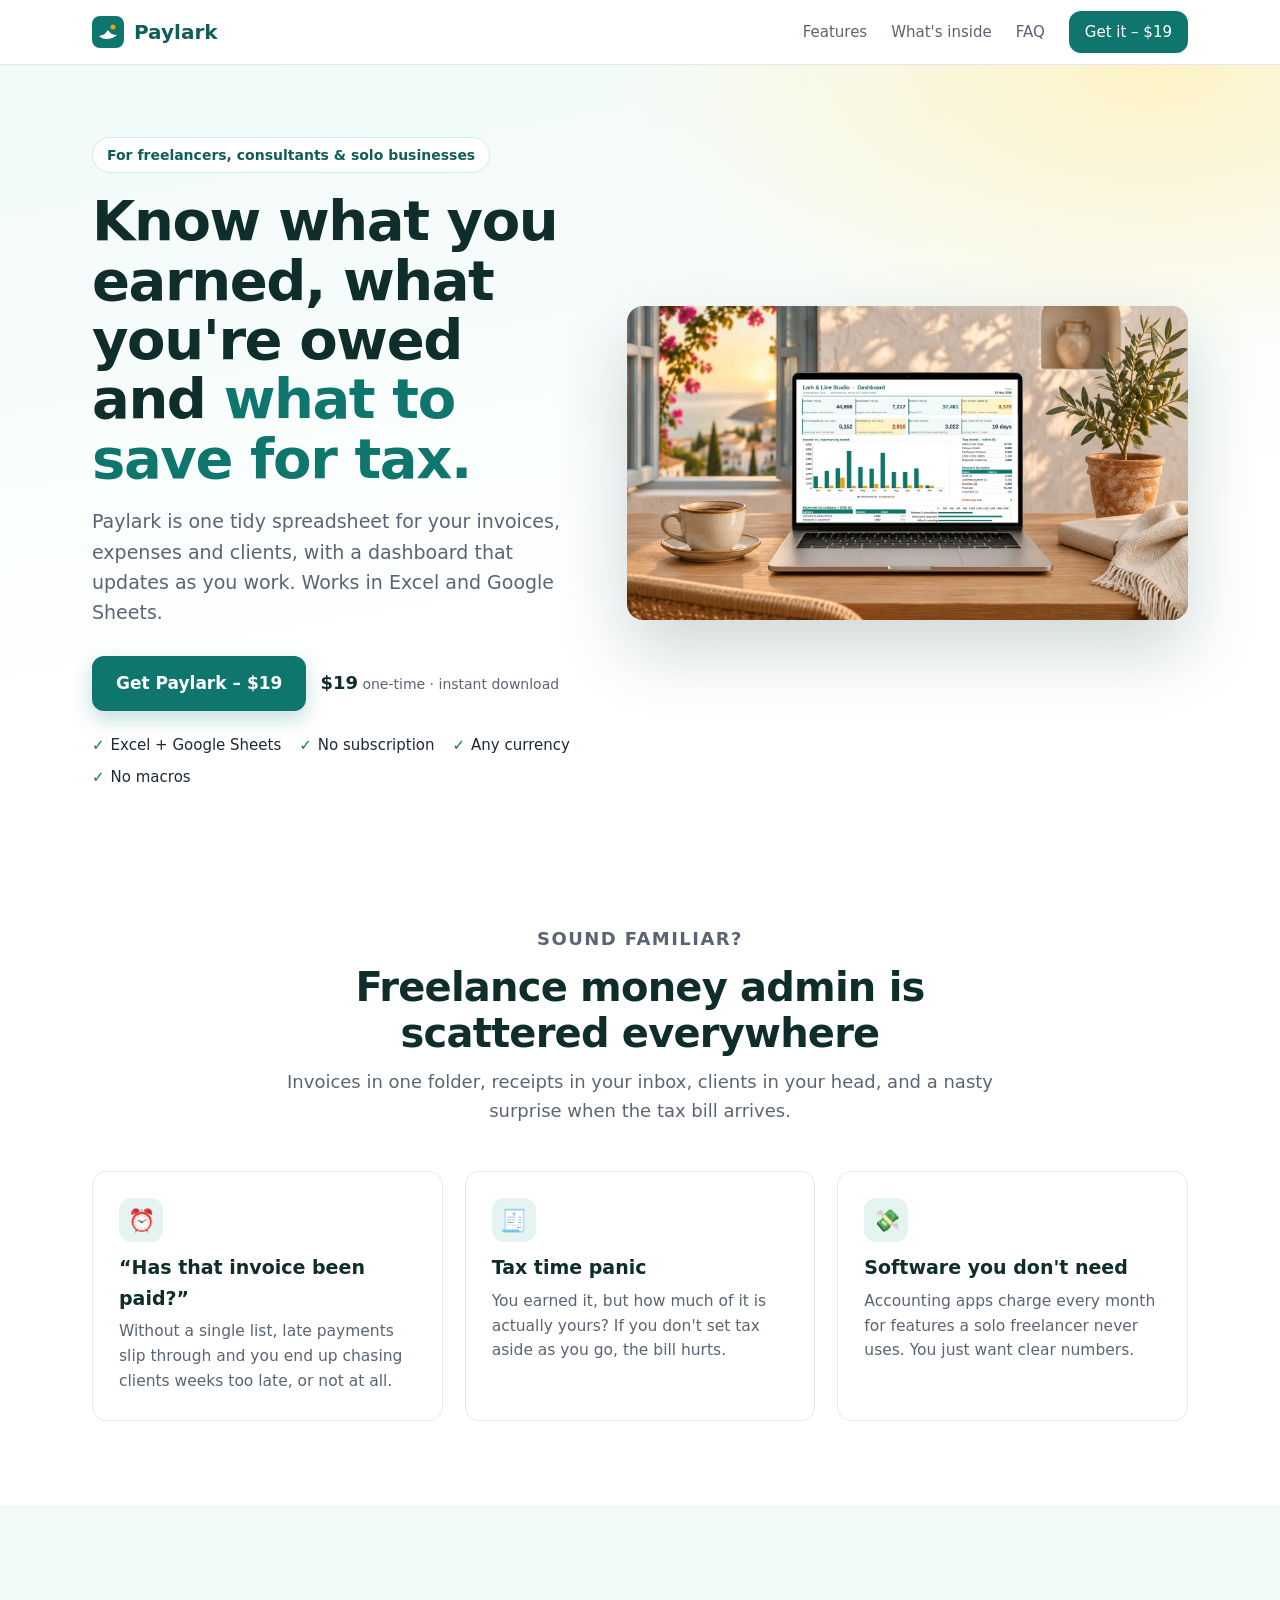
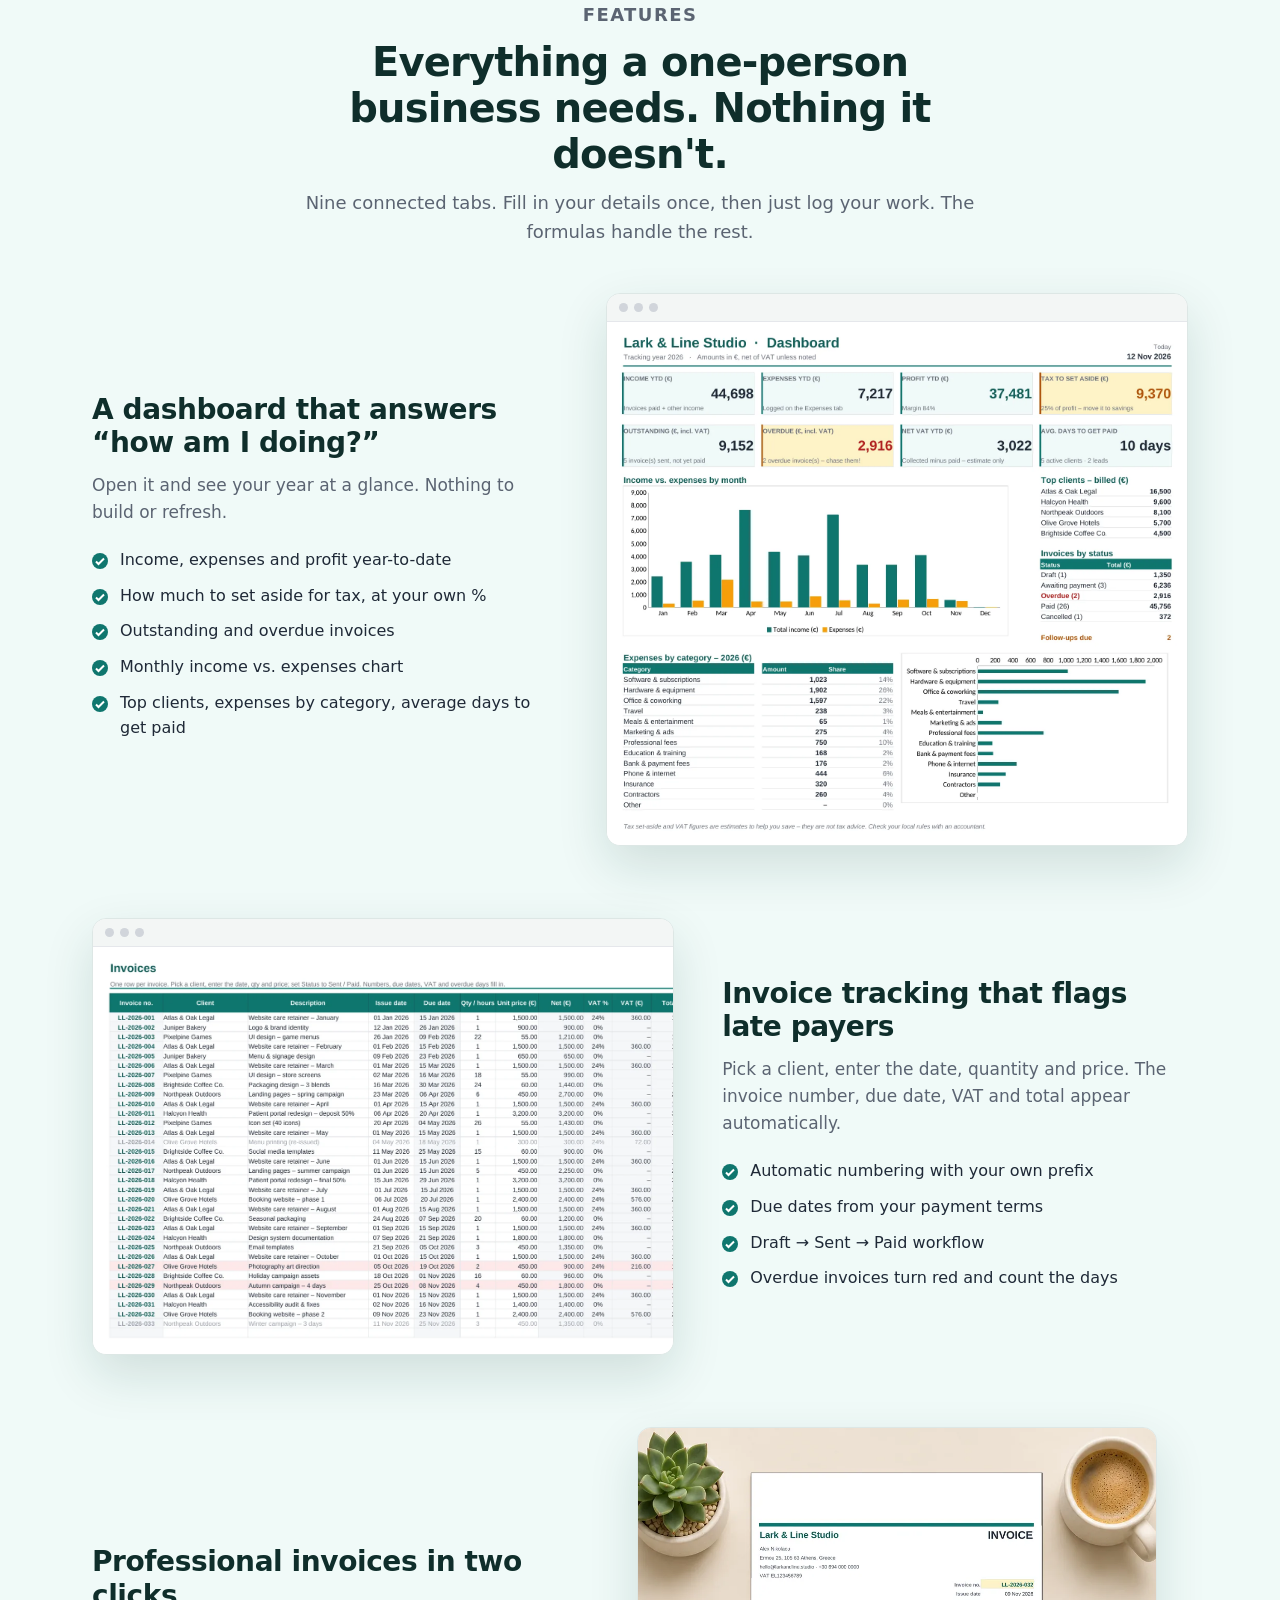
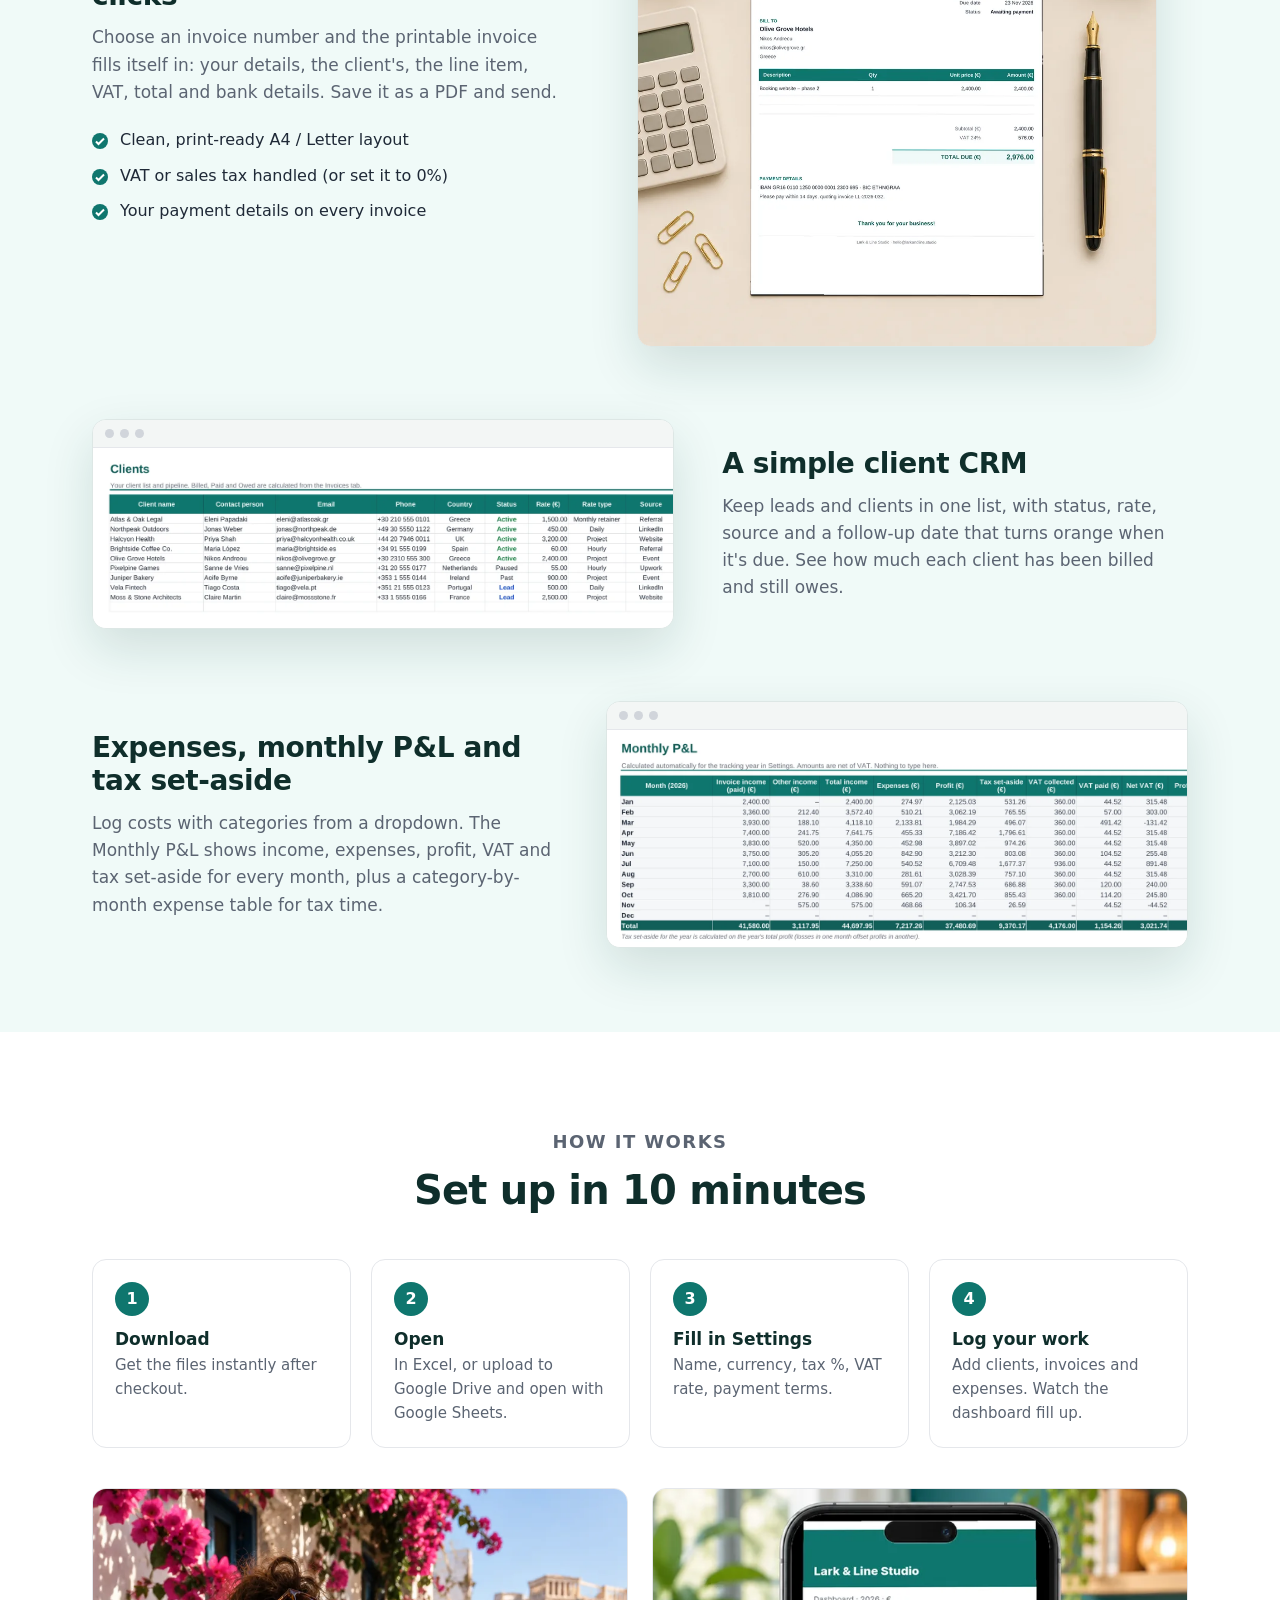
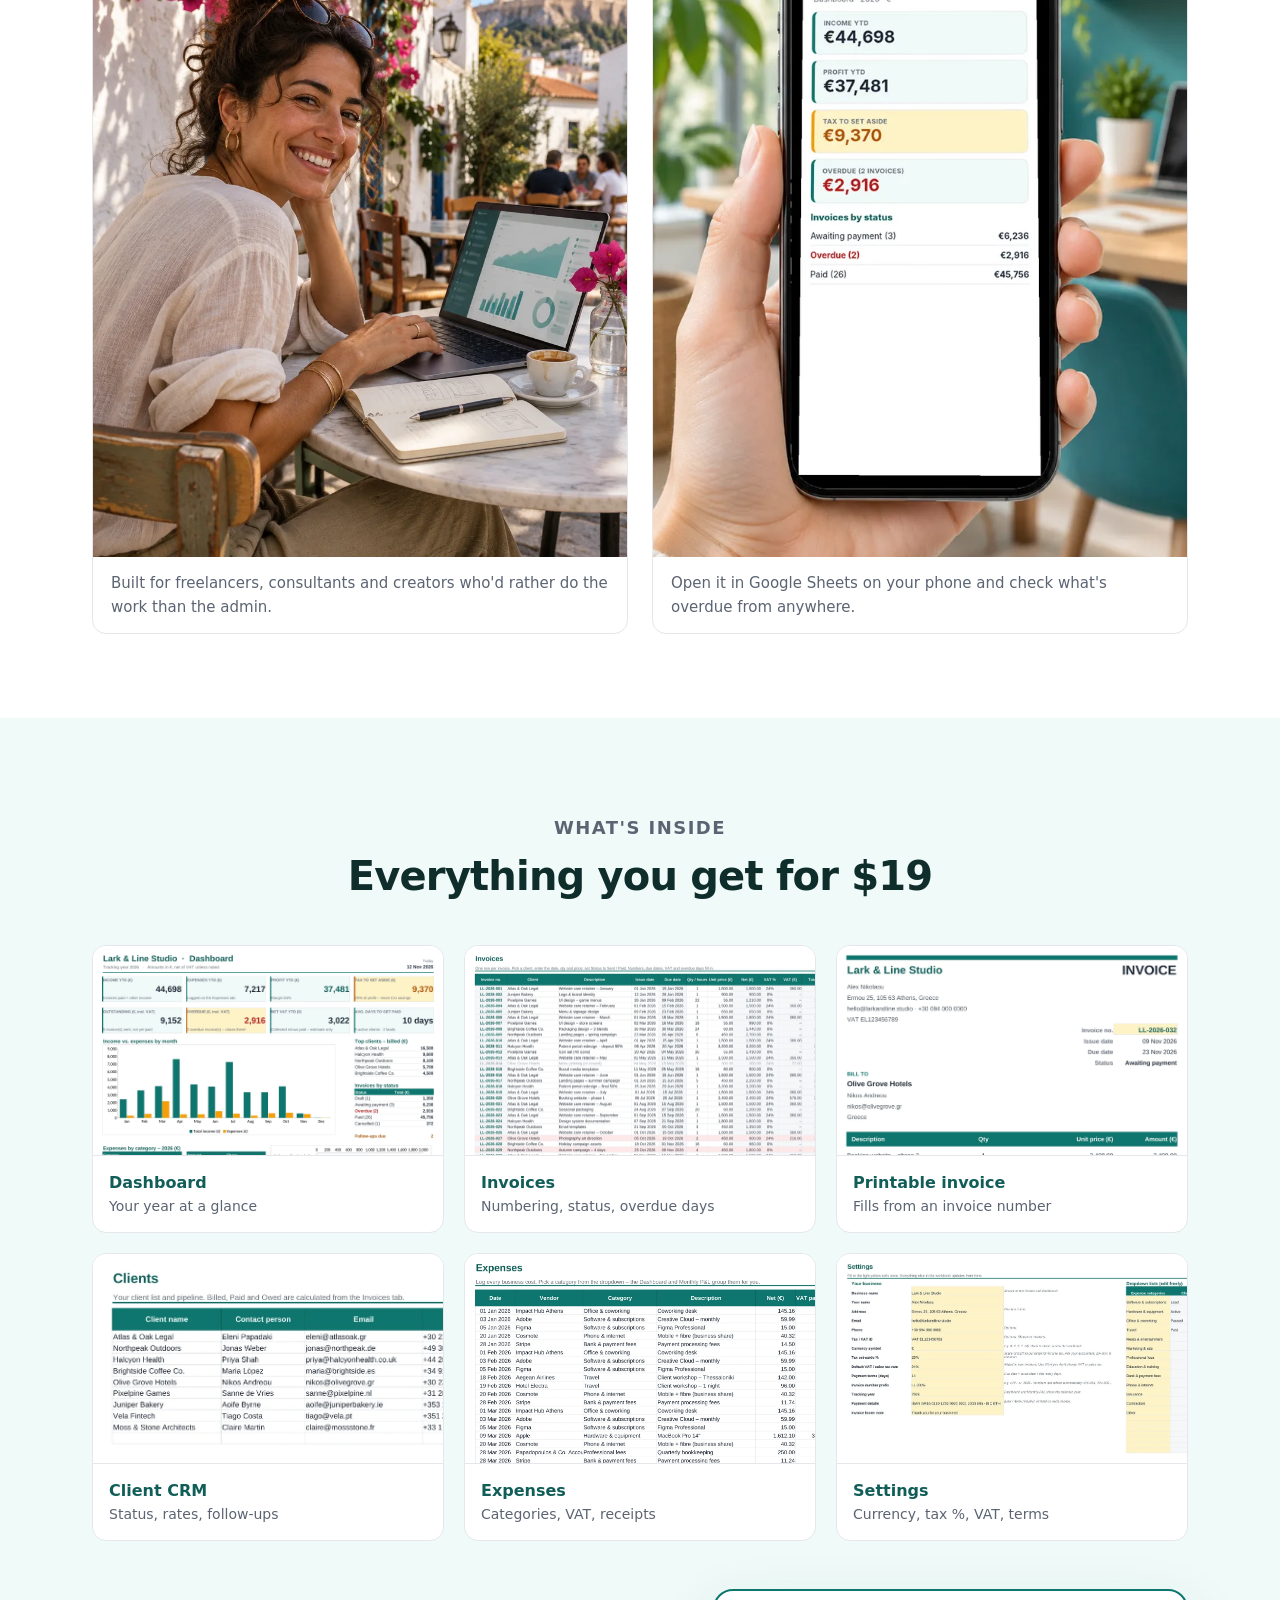
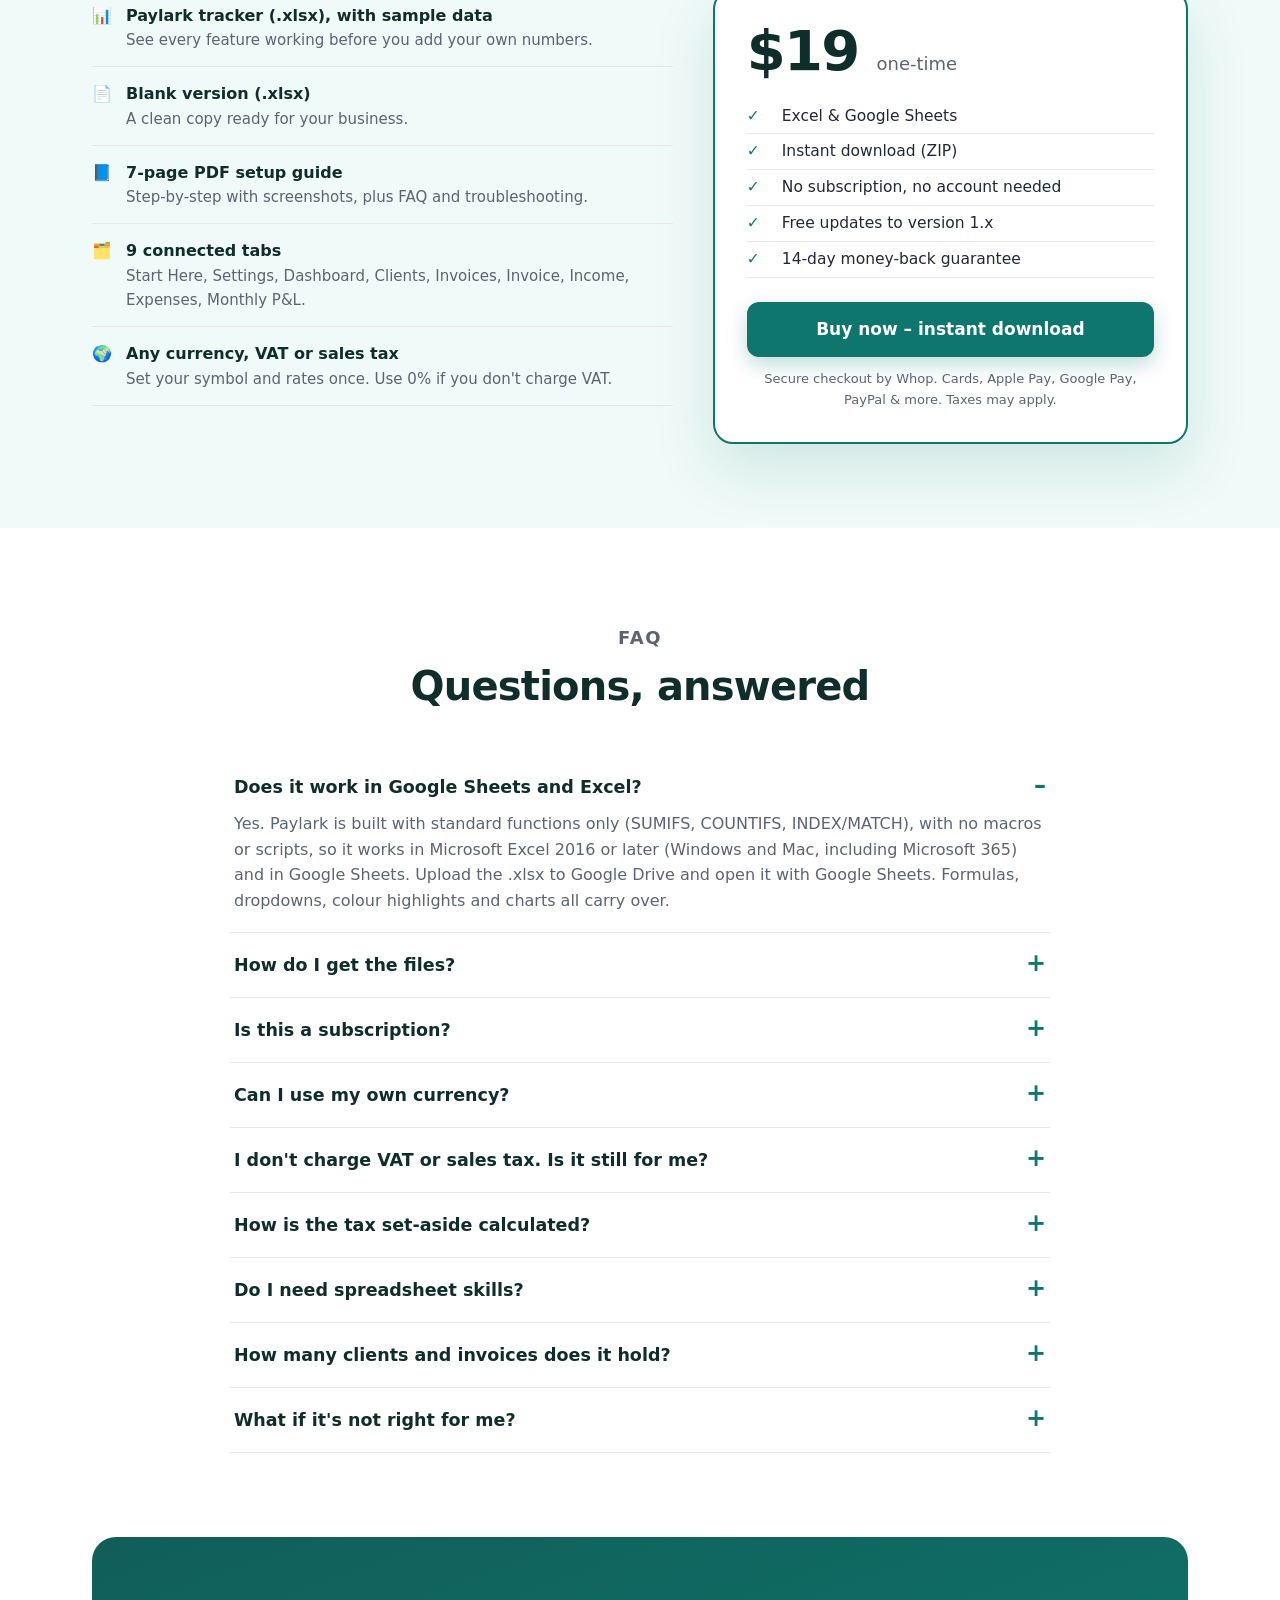
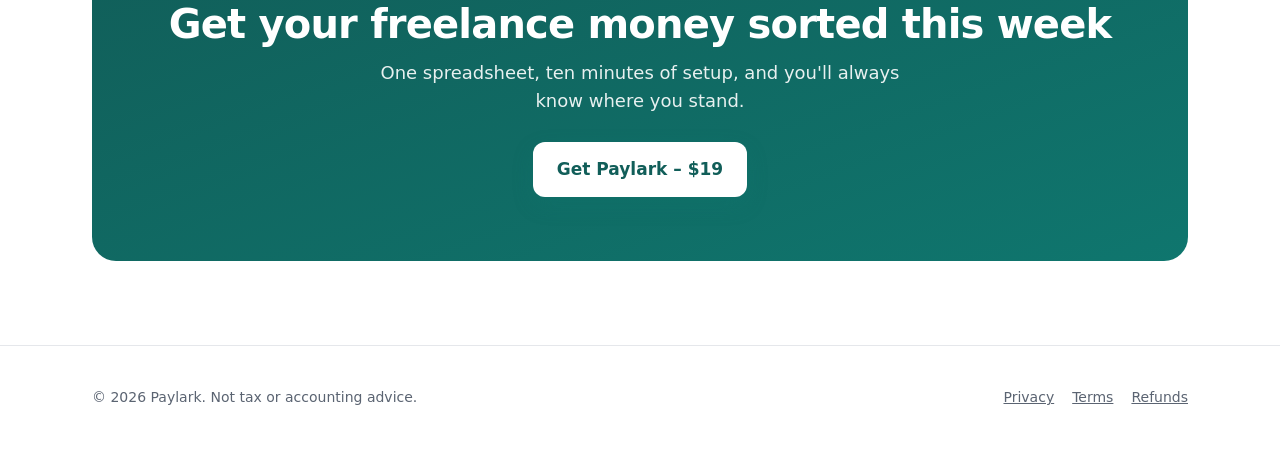
==== index.html @ a31bb6d5 "Paylark site at paylarkhkq.github.io" ====
<!doctype html>
<html lang="en">
<head>
<meta charset="utf-8">
<meta name="viewport" content="width=device-width,initial-scale=1">
<title>Paylark – Freelancer Invoice & Tax Tracker for Excel + Sheets</title>
<meta name="description" content="Track invoices, expenses, clients and tax set-aside in one Excel + Google Sheets template. Overdue alerts, printable invoices, live dashboard. $19 one-time.">
<link rel="icon" href="assets/logo.svg" type="image/svg+xml">
<meta property="og:type" content="product">
<meta property="og:title" content="Paylark – stop chasing invoices across 5 tabs">
<meta property="og:description" content="One spreadsheet for invoices, expenses, clients and tax set-aside. Excel + Google Sheets. $19 one-time, no subscription.">
<link rel="canonical" href="https://paylarkhkq.github.io/">
<meta property="og:url" content="https://paylarkhkq.github.io/">
<meta property="og:image" content="https://paylarkhkq.github.io/assets/og.jpg">
<meta name="twitter:card" content="summary_large_image">
<meta property="og:site_name" content="Paylark">
<meta property="og:locale" content="en_US">
<meta property="og:image:width" content="1200">
<meta property="og:image:height" content="630">
<meta property="og:image:alt" content="Paylark dashboard on a laptop: income, profit, tax set-aside and monthly chart">
<meta property="product:price:amount" content="19.00">
<meta property="product:price:currency" content="USD">
<meta name="twitter:title" content="Paylark – stop chasing invoices across 5 tabs">
<meta name="twitter:description" content="Invoices, expenses, clients and tax set-aside in one Excel + Google Sheets template. $19 one-time.">
<meta name="twitter:image" content="https://paylarkhkq.github.io/assets/og.jpg">
<meta name="twitter:image:alt" content="Paylark dashboard on a laptop">
<meta name="theme-color" content="#0f3d39">
<meta name="robots" content="index,follow,max-image-preview:large">
<link rel="apple-touch-icon" href="assets/apple-touch-icon.png">
<link rel="sitemap" type="application/xml" href="sitemap.xml">
<link rel="stylesheet" href="assets/styles.css">
<link rel="preload" as="image" href="assets/hero-lifestyle.webp">
<script type="application/ld+json">
{"@context":"https://schema.org","@type":"Product","name":"Paylark – Freelancer Invoice, Expense, Client CRM & Tax Set-Aside Tracker","description":"Spreadsheet template for Excel and Google Sheets with invoice tracker, printable invoice, client CRM, expense log, monthly P&L and tax set-aside dashboard.","image":"https://paylarkhkq.github.io/assets/og.jpg","brand":{"@type":"Brand","name":"Paylark"},"offers":{"@type":"Offer","price":"19.00","priceCurrency":"USD","availability":"https://schema.org/InStock","url":"https://whop.com/checkout/plan_0qD1WNeLsAAWi"},"url":"https://paylarkhkq.github.io/","sku":"paylark-v1","category":"Business spreadsheet template"}
</script>
<script type="application/ld+json">
{"@context": "https://schema.org", "@type": "FAQPage", "mainEntity": [{"@type": "Question", "name": "How do I get the files?", "acceptedAnswer": {"@type": "Answer", "text": "Instantly. Checkout is handled by Whop. Right after paying, open Paylark Download in your Whop account (whop.com/hub) to download the ZIP with the tracker (sample and blank versions) and the PDF setup guide. Whop also emails you a link."}}, {"@type": "Question", "name": "Is this a subscription?", "acceptedAnswer": {"@type": "Answer", "text": "No. You pay $19 once and the file is yours to use in your business for as long as you like."}}, {"@type": "Question", "name": "Can I use my own currency?", "acceptedAnswer": {"@type": "Answer", "text": "Yes. Type your currency symbol in Settings ($, €, £, ₹, A$…) and it shows across the workbook."}}, {"@type": "Question", "name": "I don't charge VAT or sales tax. Is it still for me?", "acceptedAnswer": {"@type": "Answer", "text": "Absolutely. Set the VAT rate to 0% and the VAT columns stay empty. If you do charge VAT, you can change the rate per invoice (e.g. 0% for reverse-charge clients) and see an estimate of net VAT."}}, {"@type": "Question", "name": "How is the tax set-aside calculated?", "acceptedAnswer": {"@type": "Answer", "text": "It's your year-to-date profit multiplied by the percentage you choose in Settings. It's a savings guide to help you avoid surprises, not tax advice. Your accountant can tell you the right percentage."}}, {"@type": "Question", "name": "Do I need spreadsheet skills?", "acceptedAnswer": {"@type": "Answer", "text": "No. You type into the white cells and pick from dropdowns. The grey cells calculate themselves. The setup guide walks you through everything with screenshots."}}, {"@type": "Question", "name": "How many clients and invoices does it hold?", "acceptedAnswer": {"@type": "Answer", "text": "100 clients, 300 invoices, 300 income entries and 500 expenses per file, which is plenty for most freelancers' year. You can extend it by copying rows down."}}, {"@type": "Question", "name": "What if it's not right for me?", "acceptedAnswer": {"@type": "Answer", "text": "Message us through Whop support within 14 days of purchase and we'll refund you. See the refund policy."}}]}
</script>
</head>
<body>
<header class="nav"><div class="wrap">
 <a class="logo" href="#top"><img src="assets/logo.svg" alt="" width="32" height="32">Paylark</a>
 <nav><a href="#features">Features</a><a href="#inside">What's inside</a><a href="#faq">FAQ</a><a class="btn sm" href="https://whop.com/checkout/plan_0qD1WNeLsAAWi">Get it – $19</a></nav>
</div></header>

<main id="top">
<section class="hero"><div class="wrap">
 <div>
  <span class="eyebrow">For freelancers, consultants &amp; solo businesses</span>
  <h1>Know what you earned, what you're owed and <em>what to save for tax.</em></h1>
  <p class="lead">Paylark is one tidy spreadsheet for your invoices, expenses and clients, with a dashboard that updates as you work. Works in Excel and Google Sheets.</p>
  <div class="cta">
   <a class="btn" href="https://whop.com/checkout/plan_0qD1WNeLsAAWi">Get Paylark – $19</a>
   <span class="price-note"><b>$19</b> one-time · instant download</span>
  </div>
  <ul class="checks"><li>Excel + Google Sheets</li><li>No subscription</li><li>Any currency</li><li>No macros</li></ul>
 </div>
 <img class="hero-img" src="assets/hero-lifestyle.webp" width="1600" height="895" alt="Laptop on a sunny desk showing the Paylark dashboard with income, profit, tax set-aside and a monthly chart" style="border-radius:16px;box-shadow:0 30px 70px rgba(15,61,57,.20)">
</div></section>

<section class="problem"><div class="wrap">
 <div class="sec-h"><p class="kicker">Sound familiar?</p><h2>Freelance money admin is scattered everywhere</h2><p>Invoices in one folder, receipts in your inbox, clients in your head, and a nasty surprise when the tax bill arrives.</p></div>
 <div class="grid3">
  <div class="card"><div class="ico">⏰</div><h3>“Has that invoice been paid?”</h3><p>Without a single list, late payments slip through and you end up chasing clients weeks too late, or not at all.</p></div>
  <div class="card"><div class="ico">🧾</div><h3>Tax time panic</h3><p>You earned it, but how much of it is actually yours? If you don't set tax aside as you go, the bill hurts.</p></div>
  <div class="card"><div class="ico">💸</div><h3>Software you don't need</h3><p>Accounting apps charge every month for features a solo freelancer never uses. You just want clear numbers.</p></div>
 </div>
</div></section>

<section class="features" id="features"><div class="wrap">
 <div class="sec-h"><p class="kicker">Features</p><h2>Everything a one-person business needs. Nothing it doesn't.</h2><p>Nine connected tabs. Fill in your details once, then just log your work. The formulas handle the rest.</p></div>

 <div class="feat">
  <div class="txt"><h3>A dashboard that answers “how am I doing?”</h3><p>Open it and see your year at a glance. Nothing to build or refresh.</p>
   <ul><li>Income, expenses and profit year-to-date</li><li>How much to set aside for tax, at your own %</li><li>Outstanding and overdue invoices</li><li>Monthly income vs. expenses chart</li><li>Top clients, expenses by category, average days to get paid</li></ul></div>
  <div class="shot"><div class="bar"><i></i><i></i><i></i></div><img loading="lazy" src="assets/dashboard.webp" width="1552" height="1398" alt="Paylark dashboard tab"></div>
 </div>

 <div class="feat rev">
  <div class="txt"><h3>Invoice tracking that flags late payers</h3><p>Pick a client, enter the date, quantity and price. The invoice number, due date, VAT and total appear automatically.</p>
   <ul><li>Automatic numbering with your own prefix</li><li>Due dates from your payment terms</li><li>Draft → Sent → Paid workflow</li><li>Overdue invoices turn red and count the days</li></ul></div>
  <div class="shot"><div class="bar"><i></i><i></i><i></i></div><img loading="lazy" src="assets/invoices.webp" width="1400" height="983" alt="Invoices tab with paid, awaiting and overdue invoices"></div>
 </div>

 <div class="feat">
  <div class="txt"><h3>Professional invoices in two clicks</h3><p>Choose an invoice number and the printable invoice fills itself in: your details, the client's, the line item, VAT, total and bank details. Save it as a PDF and send.</p>
   <ul><li>Clean, print-ready A4 / Letter layout</li><li>VAT or sales tax handled (or set it to 0%)</li><li>Your payment details on every invoice</li></ul></div>
  <div class="shot" style="max-width:520px;margin:0 auto"><img loading="lazy" src="assets/invoice-flatlay.webp" width="1000" height="1000" alt="A printed Paylark invoice on a desk next to a pen and calculator"></div>
 </div>

 <div class="feat rev">
  <div class="txt"><h3>A simple client CRM</h3><p>Keep leads and clients in one list, with status, rate, source and a follow-up date that turns orange when it's due. See how much each client has been billed and still owes.</p></div>
  <div class="shot"><div class="bar"><i></i><i></i><i></i></div><img loading="lazy" src="assets/clients.webp" width="1400" height="435" alt="Clients tab with status, rates, follow-ups and totals billed"></div>
 </div>

 <div class="feat">
  <div class="txt"><h3>Expenses, monthly P&amp;L and tax set-aside</h3><p>Log costs with categories from a dropdown. The Monthly P&amp;L shows income, expenses, profit, VAT and tax set-aside for every month, plus a category-by-month expense table for tax time.</p></div>
  <div class="shot"><div class="bar"><i></i><i></i><i></i></div><img loading="lazy" src="assets/pl.webp" width="1400" height="524" alt="Monthly profit and loss tab"></div>
 </div>
</div></section>

<section id="how"><div class="wrap">
 <div class="sec-h"><p class="kicker">How it works</p><h2>Set up in 10 minutes</h2></div>
 <div class="steps">
  <div><h3>Download</h3><p>Get the files instantly after checkout.</p></div>
  <div><h3>Open</h3><p>In Excel, or upload to Google Drive and open with Google Sheets.</p></div>
  <div><h3>Fill in Settings</h3><p>Name, currency, tax %, VAT rate, payment terms.</p></div>
  <div><h3>Log your work</h3><p>Add clients, invoices and expenses. Watch the dashboard fill up.</p></div>
 </div>
 <div class="duo">
  <figure><img loading="lazy" src="assets/freelancer.webp" width="896" height="1120" alt="Freelancer smiling at a café table in Athens with her laptop"><figcaption>Built for freelancers, consultants and creators who'd rather do the work than the admin.</figcaption></figure>
  <figure><img loading="lazy" src="assets/phone.webp" width="700" height="1251" alt="Paylark dashboard in Google Sheets on a phone"><figcaption>Open it in Google Sheets on your phone and check what's overdue from anywhere.</figcaption></figure>
 </div>
</div></section>

<section id="inside" style="background:var(--acc-xl)"><div class="wrap">
 <div class="sec-h"><p class="kicker">What's inside</p><h2>Everything you get for $19</h2></div>
 <div class="gallery" style="margin-bottom:48px">
  <figure><div class="thumb"><img loading="lazy" src="assets/dashboard.webp" alt="Dashboard"></div><figcaption>Dashboard<span>Your year at a glance</span></figcaption></figure>
  <figure><div class="thumb"><img loading="lazy" src="assets/invoices.webp" alt="Invoices"></div><figcaption>Invoices<span>Numbering, status, overdue days</span></figcaption></figure>
  <figure><div class="thumb"><img loading="lazy" src="assets/invoice.webp" alt="Printable invoice"></div><figcaption>Printable invoice<span>Fills from an invoice number</span></figcaption></figure>
  <figure><div class="thumb"><img loading="lazy" src="assets/clients.webp" alt="Clients"></div><figcaption>Client CRM<span>Status, rates, follow-ups</span></figcaption></figure>
  <figure><div class="thumb"><img loading="lazy" src="assets/expenses.webp" alt="Expenses"></div><figcaption>Expenses<span>Categories, VAT, receipts</span></figcaption></figure>
  <figure><div class="thumb"><img loading="lazy" src="assets/settings.webp" alt="Settings"></div><figcaption>Settings<span>Currency, tax %, VAT, terms</span></figcaption></figure>
 </div>
 <div class="incl">
  <ul>
   <li><div>📊</div><div><b>Paylark tracker (.xlsx), with sample data</b><span>See every feature working before you add your own numbers.</span></div></li>
   <li><div>📄</div><div><b>Blank version (.xlsx)</b><span>A clean copy ready for your business.</span></div></li>
   <li><div>📘</div><div><b>7-page PDF setup guide</b><span>Step-by-step with screenshots, plus FAQ and troubleshooting.</span></div></li>
   <li><div>🗂️</div><div><b>9 connected tabs</b><span>Start Here, Settings, Dashboard, Clients, Invoices, Invoice, Income, Expenses, Monthly P&amp;L.</span></div></li>
   <li><div>🌍</div><div><b>Any currency, VAT or sales tax</b><span>Set your symbol and rates once. Use 0% if you don't charge VAT.</span></div></li>
  </ul>
  <div class="buybox" id="buy">
   <div class="amt">$19 <small>one-time</small></div>
   <ul><li>Excel &amp; Google Sheets</li><li>Instant download (ZIP)</li><li>No subscription, no account needed</li><li>Free updates to version 1.x</li><li>14-day money-back guarantee</li></ul>
   <a class="btn" href="https://whop.com/checkout/plan_0qD1WNeLsAAWi">Buy now – instant download</a>
   <p class="fine">Secure checkout by Whop. Cards, Apple Pay, Google Pay, PayPal &amp; more. Taxes may apply.</p>
  </div>
 </div>
</div></section>

<section id="faq"><div class="wrap">
 <div class="sec-h"><p class="kicker">FAQ</p><h2>Questions, answered</h2></div>
 <div class="faq">
  <details open><summary>Does it work in Google Sheets and Excel?</summary><p>Yes. Paylark is built with standard functions only (SUMIFS, COUNTIFS, INDEX/MATCH), with no macros or scripts, so it works in Microsoft Excel 2016 or later (Windows and Mac, including Microsoft 365) and in Google Sheets. Upload the .xlsx to Google Drive and open it with Google Sheets. Formulas, dropdowns, colour highlights and charts all carry over.</p></details>
  <details><summary>How do I get the files?</summary><p>Instantly. Checkout is handled by Whop. Right after paying, open <b>Paylark Download</b> in your Whop account (whop.com/hub) to download the ZIP with the tracker (sample and blank versions) and the PDF setup guide. Whop also emails you a link.</p></details>
  <details><summary>Is this a subscription?</summary><p>No. You pay $19 once and the file is yours to use in your business for as long as you like.</p></details>
  <details><summary>Can I use my own currency?</summary><p>Yes. Type your currency symbol in Settings ($, €, £, ₹, A$…) and it shows across the workbook.</p></details>
  <details><summary>I don't charge VAT or sales tax. Is it still for me?</summary><p>Absolutely. Set the VAT rate to 0% and the VAT columns stay empty. If you do charge VAT, you can change the rate per invoice (e.g. 0% for reverse-charge clients) and see an estimate of net VAT.</p></details>
  <details><summary>How is the tax set-aside calculated?</summary><p>It's your year-to-date profit multiplied by the percentage you choose in Settings. It's a savings guide to help you avoid surprises, not tax advice. Your accountant can tell you the right percentage.</p></details>
  <details><summary>Do I need spreadsheet skills?</summary><p>No. You type into the white cells and pick from dropdowns. The grey cells calculate themselves. The setup guide walks you through everything with screenshots.</p></details>
  <details><summary>How many clients and invoices does it hold?</summary><p>100 clients, 300 invoices, 300 income entries and 500 expenses per file, which is plenty for most freelancers' year. You can extend it by copying rows down.</p></details>
  <details><summary>What if it's not right for me?</summary><p>Message us through Whop support within 14 days of purchase and we'll refund you. See the <a href="refund.html">refund policy</a>.</p></details>
 </div>
</div></section>

<section style="padding-top:0"><div class="wrap">
 <div class="final"><h2>Get your freelance money sorted this week</h2><p>One spreadsheet, ten minutes of setup, and you'll always know where you stand.</p><a class="btn" href="https://whop.com/checkout/plan_0qD1WNeLsAAWi">Get Paylark – $19</a></div>
</div></section>
</main>

<footer><div class="wrap">
 <span>© <span id="y">2026</span> Paylark. Not tax or accounting advice.</span>
 <span><a href="privacy.html">Privacy</a><a href="terms.html">Terms</a><a href="refund.html">Refunds</a></span>
</div></footer>
<script>document.getElementById('y').textContent=new Date().getFullYear()</script>
</body>
</html>
---- assets/styles.css ----
:root{--ink:#0F2E2B;--text:#1F2937;--muted:#5B6472;--acc:#0F766E;--acc-d:#115E59;--acc-l:#E6F4F1;--acc-xl:#F0FAF8;--amber:#F59E0B;--amber-l:#FEF3C7;--line:#E5E7EB;--r:14px}
*{box-sizing:border-box;margin:0;padding:0}
html{scroll-behavior:smooth}
body{font-family:Inter,ui-sans-serif,system-ui,-apple-system,"Segoe UI",Roboto,Helvetica,Arial,sans-serif;color:var(--text);line-height:1.6;-webkit-font-smoothing:antialiased;background:#fff}
img{max-width:100%;height:auto;display:block}
a{color:var(--acc-d)}
.wrap{max-width:1140px;margin:0 auto;padding:0 22px}
.nav{position:sticky;top:0;z-index:20;background:rgba(255,255,255,.88);backdrop-filter:saturate(1.4) blur(10px);border-bottom:1px solid var(--line)}
.nav .wrap{display:flex;align-items:center;justify-content:space-between;height:64px}
.logo{display:flex;align-items:center;gap:10px;font-weight:800;font-size:20px;color:var(--acc-d);text-decoration:none}
.logo img{width:32px;height:32px}
.nav nav a{color:var(--muted);text-decoration:none;font-weight:500;margin-left:24px;font-size:15px}
.nav nav a:hover{color:var(--acc-d)}
.btn{display:inline-flex;align-items:center;justify-content:center;gap:8px;background:var(--acc);color:#fff;font-weight:700;text-decoration:none;border-radius:12px;padding:14px 24px;font-size:17px;box-shadow:0 8px 20px rgba(15,118,110,.25);transition:transform .15s,background .15s}
.btn:hover{background:var(--acc-d);transform:translateY(-1px)}
.btn.sm{padding:9px 16px;font-size:15px;box-shadow:none;margin-left:24px}
.btn.ghost{background:#fff;color:var(--acc-d);border:1px solid #CCEFEA;box-shadow:none}
.hero{background:radial-gradient(900px 500px at 90% 0,#FEF3C7 0,rgba(254,243,199,0) 60%),linear-gradient(170deg,var(--acc-xl),#fff 70%);padding:72px 0 40px;overflow:hidden}
.hero .wrap{display:grid;grid-template-columns:1fr 1.15fr;gap:48px;align-items:center}
.eyebrow{display:inline-block;background:#fff;border:1px solid #CCEFEA;color:var(--acc-d);border-radius:999px;padding:6px 14px;font-weight:600;font-size:14px}
h1{font-size:clamp(36px,5vw,56px);line-height:1.06;letter-spacing:-.025em;color:var(--ink);margin:18px 0}
h1 em{font-style:normal;color:var(--acc)}
.lead{font-size:19px;color:var(--muted);max-width:520px}
.cta{display:flex;flex-wrap:wrap;align-items:center;gap:14px;margin-top:28px}
.price-note{font-size:14px;color:var(--muted)}
.price-note b{color:var(--ink);font-size:18px}
.checks{list-style:none;display:flex;flex-wrap:wrap;gap:8px 18px;margin-top:22px;font-size:15px;color:var(--text)}
.checks li::before{content:"✓";color:var(--acc);font-weight:800;margin-right:6px}
.hero-img{filter:drop-shadow(0 0 0 transparent)}
section{padding:84px 0}
.sec-h{text-align:center;max-width:720px;margin:0 auto 46px}
.sec-h h2{font-size:clamp(28px,3.4vw,40px);line-height:1.15;letter-spacing:-.02em;color:var(--ink)}
.sec-h p{color:var(--muted);font-size:18px;margin-top:12px}
.kicker{color:var(--acc);font-weight:700;text-transform:uppercase;letter-spacing:.08em;font-size:13px;margin-bottom:10px}
.problem{background:#fff}
.grid3{display:grid;grid-template-columns:repeat(3,1fr);gap:22px}
.card{background:#fff;border:1px solid var(--line);border-radius:var(--r);padding:26px}
.card h3{font-size:19px;color:var(--ink);margin:10px 0 6px}
.card p{color:var(--muted);font-size:15.5px}
.ico{width:44px;height:44px;border-radius:12px;background:var(--acc-l);display:grid;place-items:center;font-size:22px}
.features{background:var(--acc-xl)}
.feat{display:grid;grid-template-columns:1fr 1.25fr;gap:48px;align-items:center;margin-bottom:72px}
.feat:last-child{margin-bottom:0}
.feat.rev{grid-template-columns:1.25fr 1fr}
.feat.rev .txt{order:2}
.feat h3{font-size:28px;line-height:1.2;color:var(--ink);letter-spacing:-.015em;margin-bottom:12px}
.feat p{color:var(--muted);font-size:17px}
.feat ul{list-style:none;margin-top:16px}
.feat li{padding:5px 0 5px 28px;position:relative}
.feat li::before{content:"";position:absolute;left:0;top:11px;width:16px;height:16px;border-radius:50%;background:var(--acc) url("data:image/svg+xml,%3Csvg xmlns='http://www.w3.org/2000/svg' viewBox='0 0 16 16'%3E%3Cpath d='M4 8.5l2.5 2.5L12 5.5' stroke='white' stroke-width='2' fill='none'/%3E%3C/svg%3E")}
.shot{background:#fff;border-radius:var(--r);box-shadow:0 20px 50px rgba(15,61,57,.14);border:1px solid #DDE7E5;overflow:hidden}
.shot .bar{height:28px;background:#F3F6F5;border-bottom:1px solid var(--line);display:flex;gap:6px;align-items:center;padding:0 12px}
.shot .bar i{width:9px;height:9px;border-radius:50%;background:#D1D5DB}
.shot.paper{max-width:360px;margin:0 auto}
.gallery{display:grid;grid-template-columns:repeat(3,1fr);gap:20px}
.gallery figure{background:#fff;border:1px solid var(--line);border-radius:var(--r);overflow:hidden}
.gallery .thumb{height:210px;overflow:hidden;border-bottom:1px solid var(--line)}
.gallery .thumb img{width:100%;object-fit:cover;object-position:top left;height:100%}
.gallery figcaption{padding:14px 16px;font-weight:700;color:var(--acc-d)}
.gallery figcaption span{display:block;font-weight:400;color:var(--muted);font-size:14px}
.incl{display:grid;grid-template-columns:1.1fr .9fr;gap:40px;align-items:start}
.incl ul{list-style:none}
.incl li{display:flex;gap:14px;padding:14px 0;border-bottom:1px solid var(--line)}
.incl li b{color:var(--ink)}
.incl li span{color:var(--muted);font-size:15px;display:block}
.buybox{background:#fff;border:2px solid var(--acc);border-radius:20px;padding:32px;box-shadow:0 24px 60px rgba(15,118,110,.15);position:sticky;top:90px}
.buybox .amt{font-size:56px;font-weight:800;color:var(--ink);letter-spacing:-.03em;line-height:1}
.buybox .amt small{font-size:18px;color:var(--muted);font-weight:500;letter-spacing:0}
.buybox ul{list-style:none;margin:20px 0 24px}
.buybox li{padding:5px 0;font-size:15.5px}
.buybox li::before{content:"✓";color:var(--acc);font-weight:800;margin-right:8px}
.buybox .btn{width:100%}
.buybox .fine{font-size:13px;color:var(--muted);text-align:center;margin-top:12px}
.steps{display:grid;grid-template-columns:repeat(4,1fr);gap:20px;counter-reset:s}
.steps div{background:#fff;border:1px solid var(--line);border-radius:var(--r);padding:22px;counter-increment:s}
.steps div::before{content:counter(s);display:grid;place-items:center;width:34px;height:34px;border-radius:50%;background:var(--acc);color:#fff;font-weight:800;margin-bottom:10px}
.steps h3{font-size:17px;color:var(--ink)}.steps p{font-size:15px;color:var(--muted)}
.faq{max-width:820px;margin:0 auto}
details{border-bottom:1px solid var(--line);padding:18px 4px}
summary{cursor:pointer;font-weight:700;font-size:17.5px;color:var(--ink);list-style:none;display:flex;justify-content:space-between;gap:20px}
summary::-webkit-details-marker{display:none}
summary::after{content:"+";color:var(--acc);font-size:24px;line-height:1}
details[open] summary::after{content:"–"}
details p{color:var(--muted);margin-top:10px}
.final{background:linear-gradient(160deg,var(--acc-d),var(--acc));color:#fff;text-align:center;border-radius:24px;padding:64px 28px}
.final h2{font-size:clamp(28px,3.4vw,40px);letter-spacing:-.02em;line-height:1.15}
.final p{opacity:.9;font-size:18px;margin:12px auto 26px;max-width:560px}
.final .btn{background:#fff;color:var(--acc-d)}
.final .btn:hover{background:var(--amber-l)}
footer{padding:40px 0;color:var(--muted);font-size:14px;border-top:1px solid var(--line)}
footer .wrap{display:flex;justify-content:space-between;flex-wrap:wrap;gap:12px}
footer a{color:var(--muted);margin-left:18px}
.legal{max-width:760px;margin:0 auto;padding:56px 22px}
.legal h1{font-size:38px}.legal h2{font-size:21px;color:var(--ink);margin:28px 0 8px}.legal p,.legal li{color:#374151;margin-bottom:10px}.legal ul{margin-left:20px}
.ph{background:var(--amber-l);padding:0 4px;border-radius:4px}
@media (max-width:900px){
 .hero .wrap,.feat,.feat.rev,.incl{grid-template-columns:1fr}
 .feat.rev .txt{order:0}
 .grid3,.gallery{grid-template-columns:1fr 1fr}
 .steps{grid-template-columns:1fr 1fr}
 .nav nav a:not(.btn){display:none}
 .buybox{position:static}
 section{padding:64px 0}
}
@media (max-width:560px){.grid3,.gallery,.steps{grid-template-columns:1fr}.hero{padding-top:44px}.lead{font-size:17px}}
.nav nav a.btn{color:#fff}

.duo{display:grid;grid-template-columns:1fr 1fr;gap:24px;margin-top:40px;align-items:start}
.duo figure{background:#fff;border:1px solid var(--line);border-radius:var(--r);overflow:hidden}
.duo img{width:100%;aspect-ratio:4/5;object-fit:cover}
.duo figcaption{padding:14px 18px;color:var(--muted);font-size:15px}
@media (max-width:560px){.duo{grid-template-columns:1fr}}
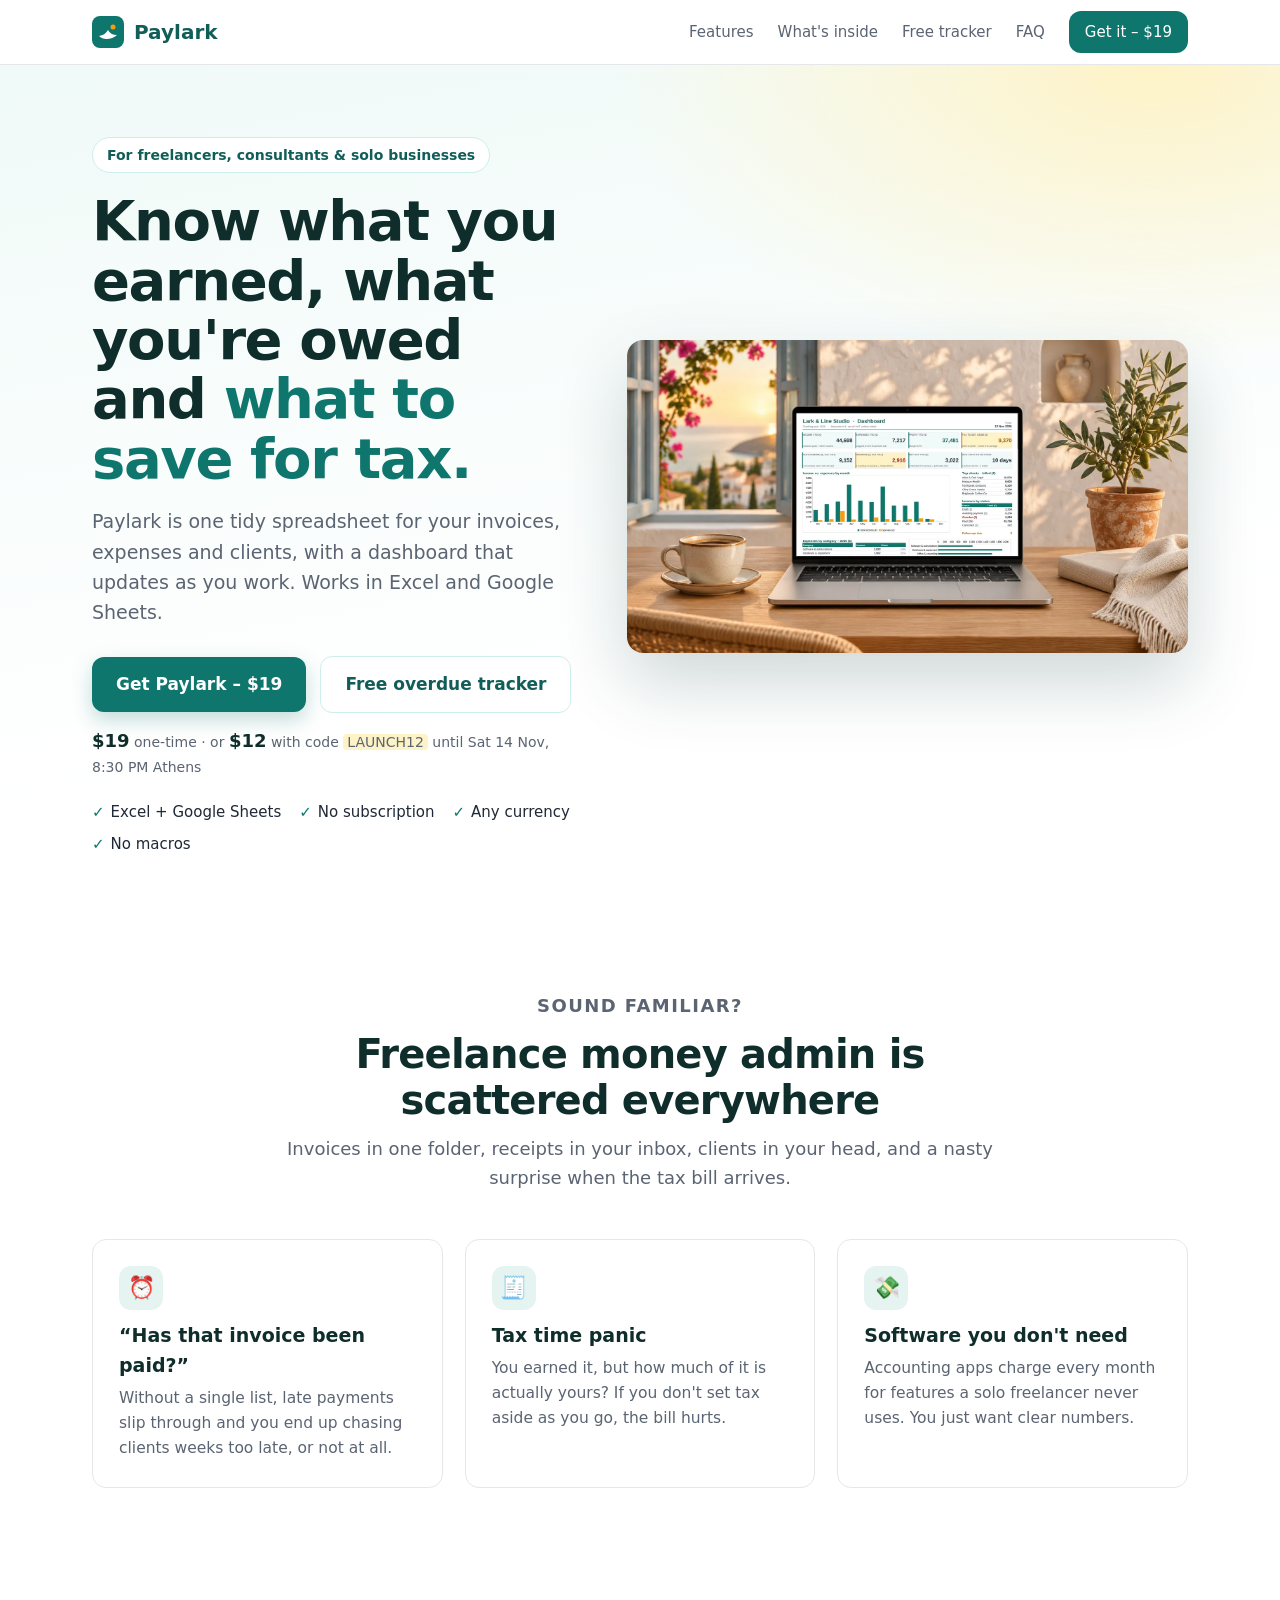
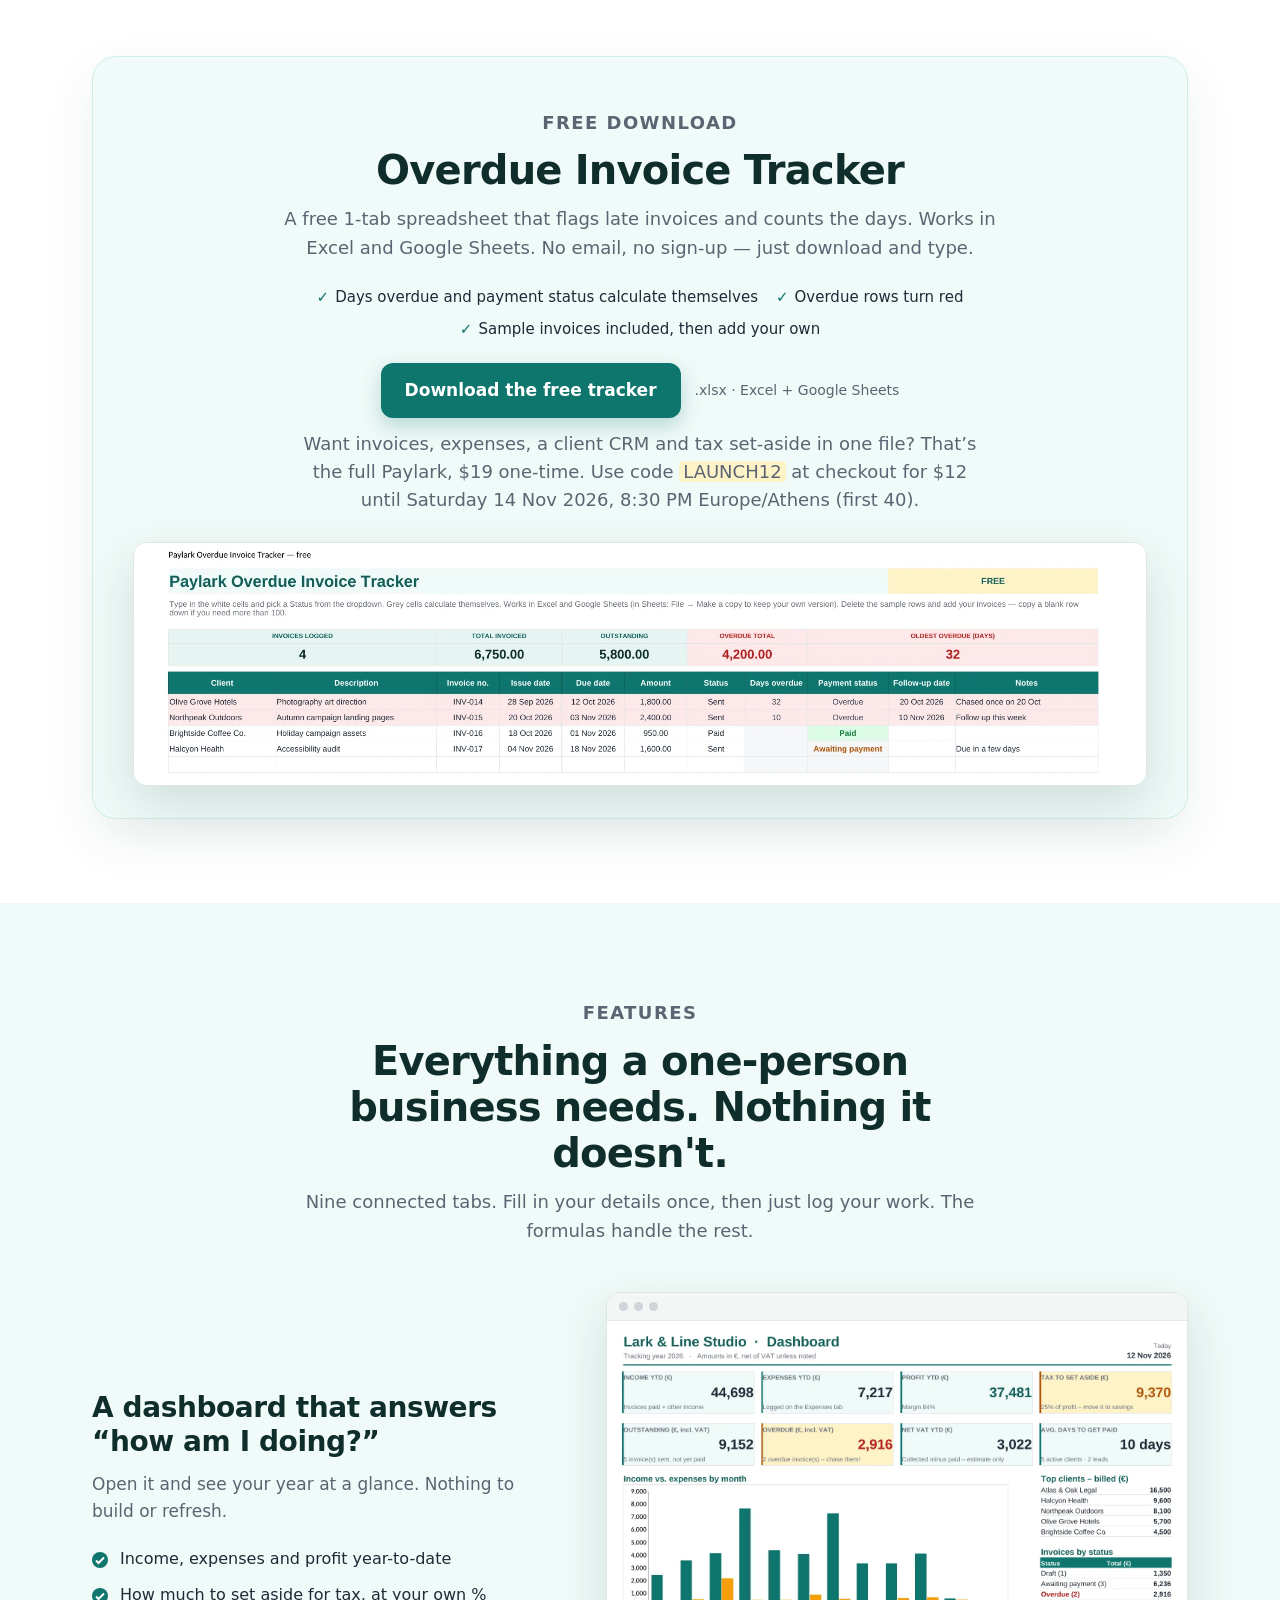
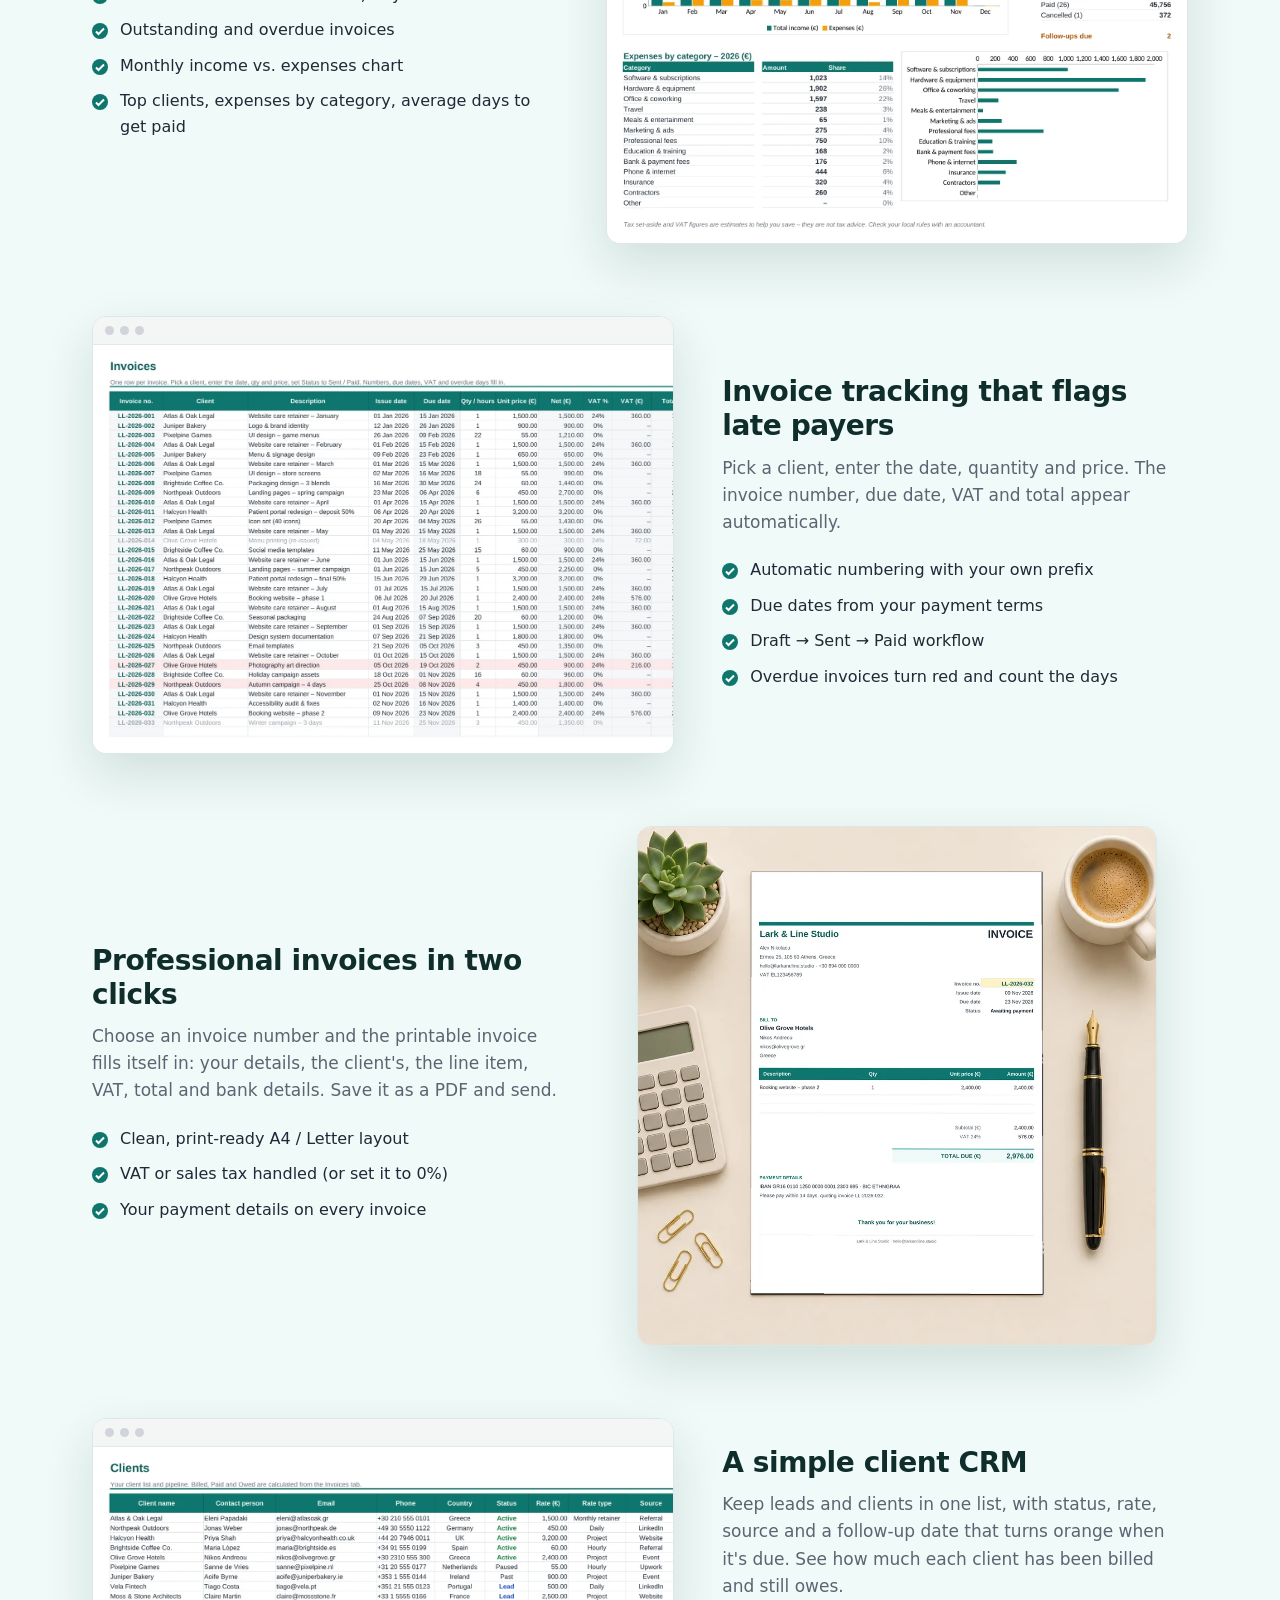
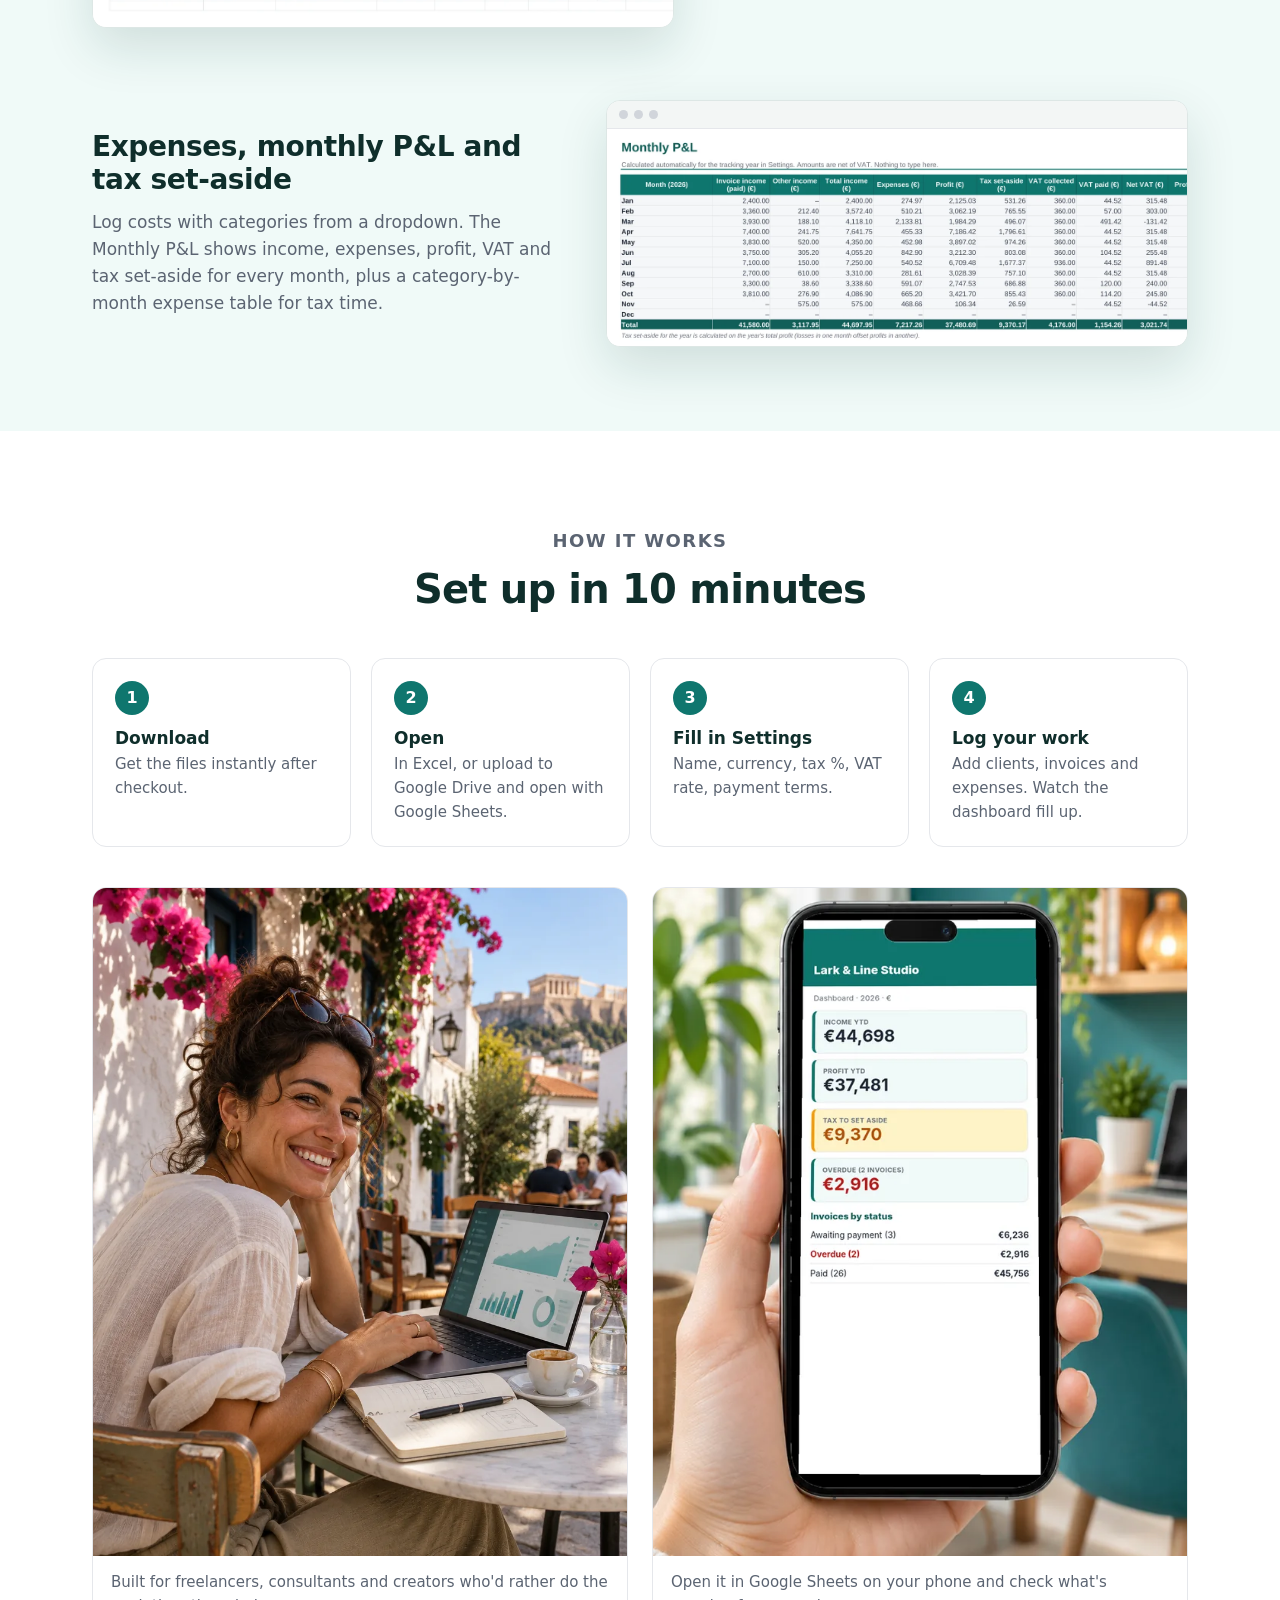
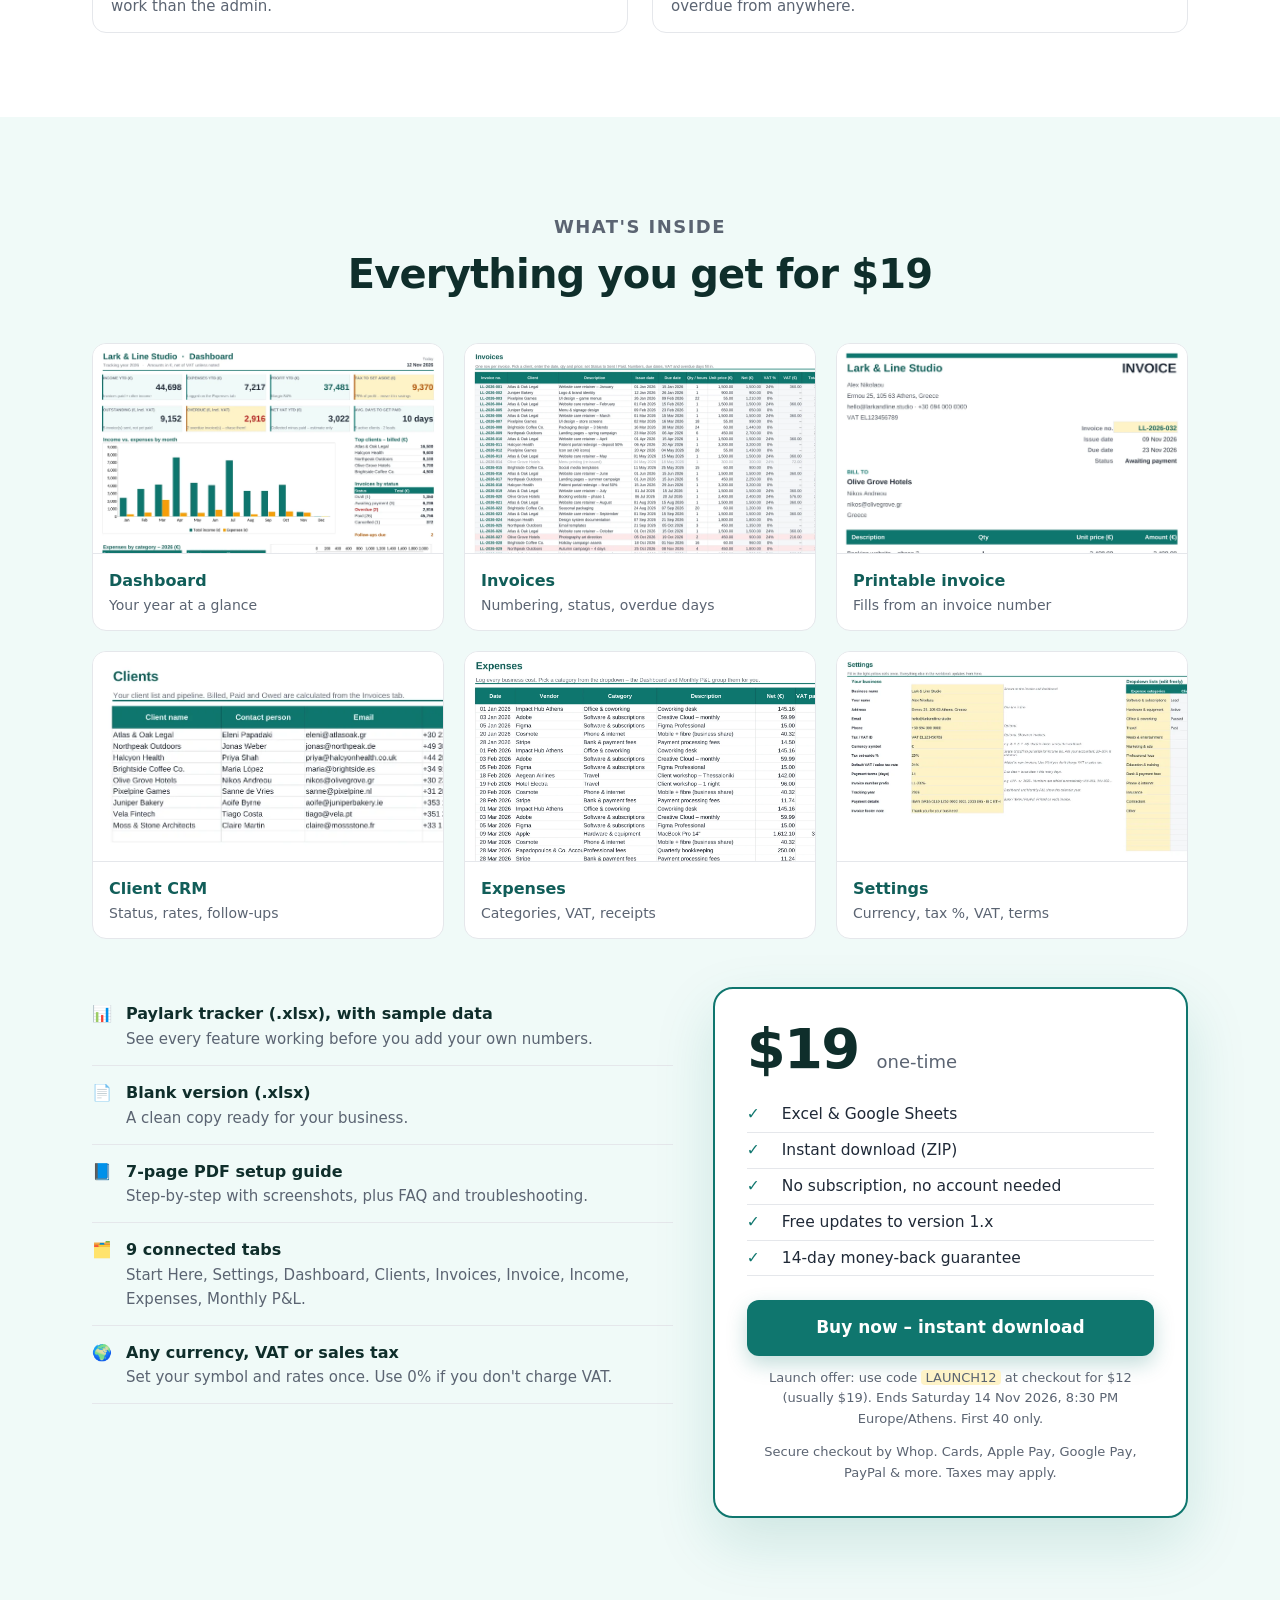
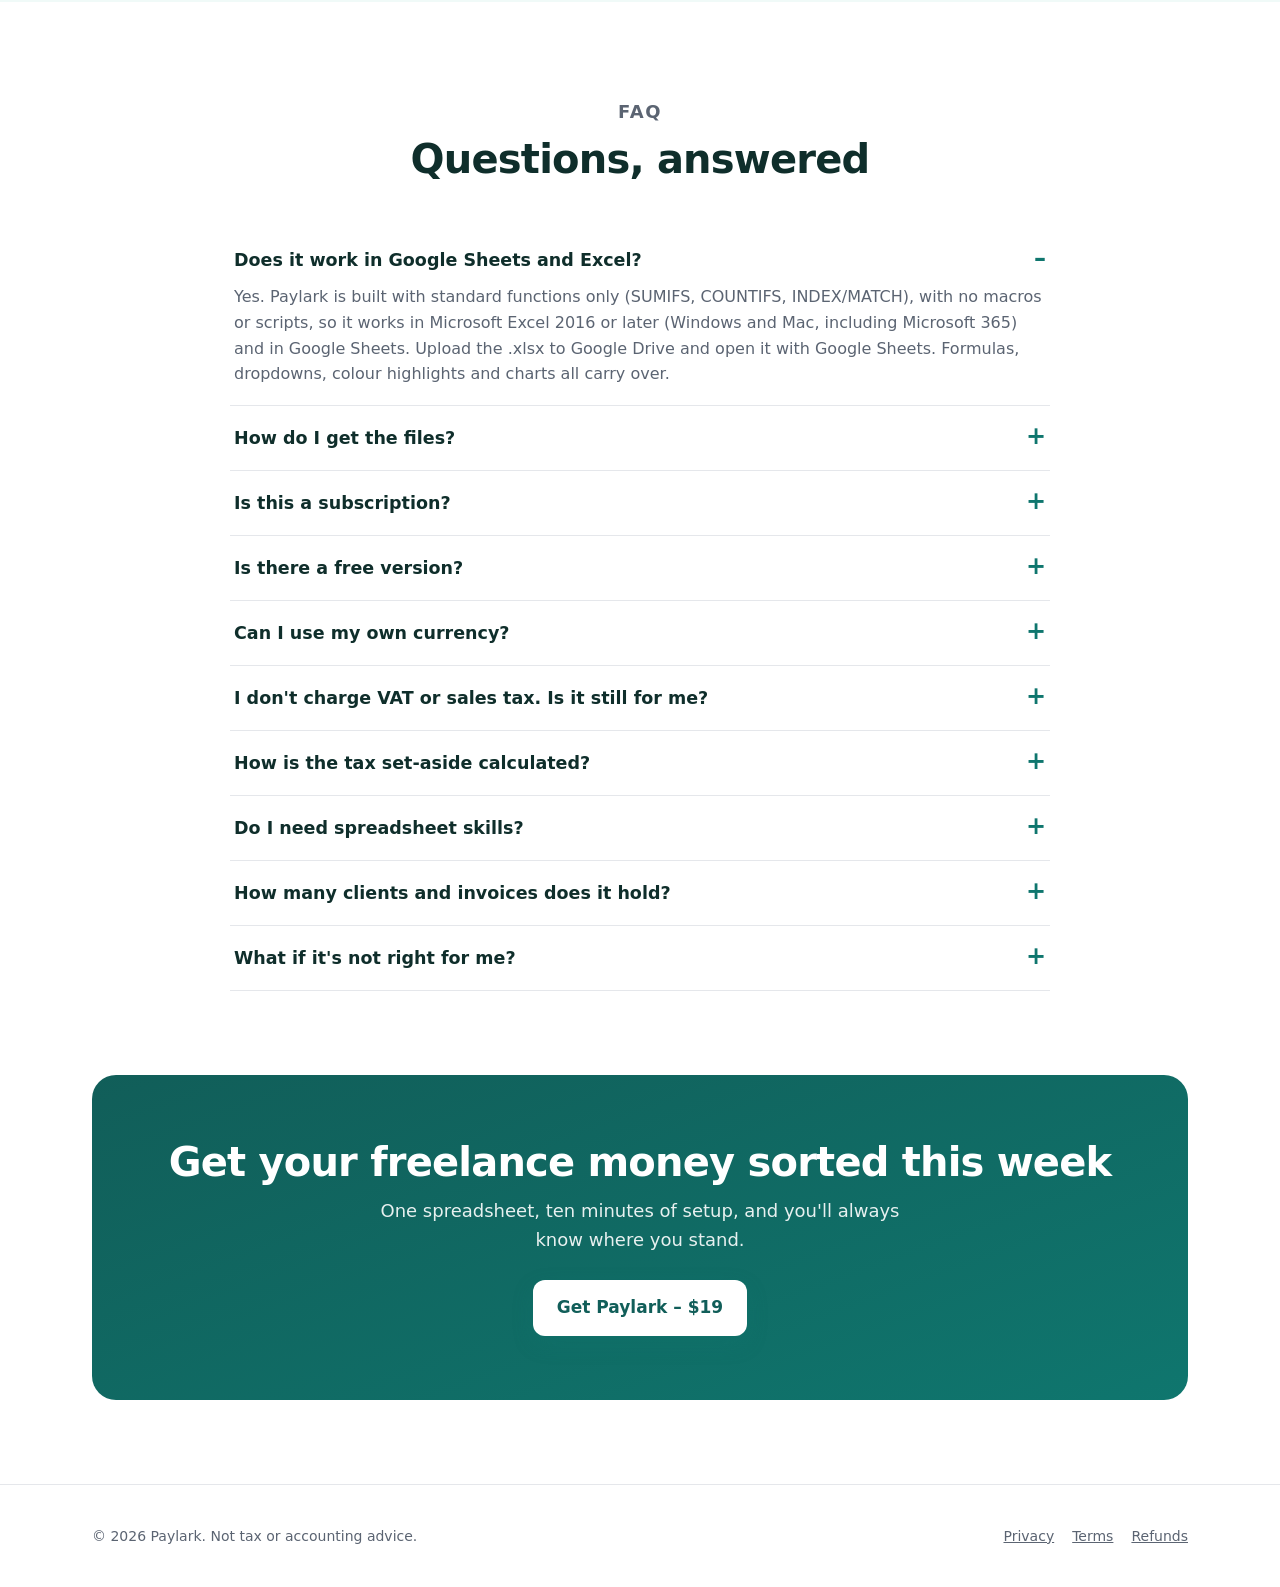
==== commit 44ec0254: "Add a free Overdue Invoice Tracker download to the homepage Direct .xlsx download (no email gate), a" ====
--- a/index.html
+++ b/index.html
@@ -34,13 +34,13 @@
 {"@context":"https://schema.org","@type":"Product","name":"Paylark – Freelancer Invoice, Expense, Client CRM & Tax Set-Aside Tracker","description":"Spreadsheet template for Excel and Google Sheets with invoice tracker, printable invoice, client CRM, expense log, monthly P&L and tax set-aside dashboard.","image":"https://paylarkhkq.github.io/assets/og.jpg","brand":{"@type":"Brand","name":"Paylark"},"offers":{"@type":"Offer","price":"19.00","priceCurrency":"USD","availability":"https://schema.org/InStock","url":"https://whop.com/checkout/plan_0qD1WNeLsAAWi"},"url":"https://paylarkhkq.github.io/","sku":"paylark-v1","category":"Business spreadsheet template"}
 </script>
 <script type="application/ld+json">
-{"@context": "https://schema.org", "@type": "FAQPage", "mainEntity": [{"@type": "Question", "name": "How do I get the files?", "acceptedAnswer": {"@type": "Answer", "text": "Instantly. Checkout is handled by Whop. Right after paying, open Paylark Download in your Whop account (whop.com/hub) to download the ZIP with the tracker (sample and blank versions) and the PDF setup guide. Whop also emails you a link."}}, {"@type": "Question", "name": "Is this a subscription?", "acceptedAnswer": {"@type": "Answer", "text": "No. You pay $19 once and the file is yours to use in your business for as long as you like."}}, {"@type": "Question", "name": "Can I use my own currency?", "acceptedAnswer": {"@type": "Answer", "text": "Yes. Type your currency symbol in Settings ($, €, £, ₹, A$…) and it shows across the workbook."}}, {"@type": "Question", "name": "I don't charge VAT or sales tax. Is it still for me?", "acceptedAnswer": {"@type": "Answer", "text": "Absolutely. Set the VAT rate to 0% and the VAT columns stay empty. If you do charge VAT, you can change the rate per invoice (e.g. 0% for reverse-charge clients) and see an estimate of net VAT."}}, {"@type": "Question", "name": "How is the tax set-aside calculated?", "acceptedAnswer": {"@type": "Answer", "text": "It's your year-to-date profit multiplied by the percentage you choose in Settings. It's a savings guide to help you avoid surprises, not tax advice. Your accountant can tell you the right percentage."}}, {"@type": "Question", "name": "Do I need spreadsheet skills?", "acceptedAnswer": {"@type": "Answer", "text": "No. You type into the white cells and pick from dropdowns. The grey cells calculate themselves. The setup guide walks you through everything with screenshots."}}, {"@type": "Question", "name": "How many clients and invoices does it hold?", "acceptedAnswer": {"@type": "Answer", "text": "100 clients, 300 invoices, 300 income entries and 500 expenses per file, which is plenty for most freelancers' year. You can extend it by copying rows down."}}, {"@type": "Question", "name": "What if it's not right for me?", "acceptedAnswer": {"@type": "Answer", "text": "Message us through Whop support within 14 days of purchase and we'll refund you. See the refund policy."}}]}
+{"@context": "https://schema.org", "@type": "FAQPage", "mainEntity": [{"@type": "Question", "name": "How do I get the files?", "acceptedAnswer": {"@type": "Answer", "text": "Instantly. Checkout is handled by Whop. Right after paying, open Paylark Download in your Whop account (whop.com/hub) to download the ZIP with the tracker (sample and blank versions) and the PDF setup guide. Whop also emails you a link."}}, {"@type": "Question", "name": "Is this a subscription?", "acceptedAnswer": {"@type": "Answer", "text": "No. You pay $19 once and the file is yours to use in your business for as long as you like."}}, {"@type": "Question", "name": "Is there a free version?", "acceptedAnswer": {"@type": "Answer", "text": "Yes. The 1-tab Overdue Invoice Tracker is a free download, no email required. The $19 workbook adds a printable invoice, expenses, a simple client CRM, tax set-aside and a live dashboard, in 9 connected tabs."}}, {"@type": "Question", "name": "Can I use my own currency?", "acceptedAnswer": {"@type": "Answer", "text": "Yes. Type your currency symbol in Settings ($, €, £, ₹, A$…) and it shows across the workbook."}}, {"@type": "Question", "name": "I don't charge VAT or sales tax. Is it still for me?", "acceptedAnswer": {"@type": "Answer", "text": "Absolutely. Set the VAT rate to 0% and the VAT columns stay empty. If you do charge VAT, you can change the rate per invoice (e.g. 0% for reverse-charge clients) and see an estimate of net VAT."}}, {"@type": "Question", "name": "How is the tax set-aside calculated?", "acceptedAnswer": {"@type": "Answer", "text": "It's your year-to-date profit multiplied by the percentage you choose in Settings. It's a savings guide to help you avoid surprises, not tax advice. Your accountant can tell you the right percentage."}}, {"@type": "Question", "name": "Do I need spreadsheet skills?", "acceptedAnswer": {"@type": "Answer", "text": "No. You type into the white cells and pick from dropdowns. The grey cells calculate themselves. The setup guide walks you through everything with screenshots."}}, {"@type": "Question", "name": "How many clients and invoices does it hold?", "acceptedAnswer": {"@type": "Answer", "text": "100 clients, 300 invoices, 300 income entries and 500 expenses per file, which is plenty for most freelancers' year. You can extend it by copying rows down."}}, {"@type": "Question", "name": "What if it's not right for me?", "acceptedAnswer": {"@type": "Answer", "text": "Message us through Whop support within 14 days of purchase and we'll refund you. See the refund policy."}}]}
 </script>
 </head>
 <body>
 <header class="nav"><div class="wrap">
  <a class="logo" href="#top"><img src="assets/logo.svg" alt="" width="32" height="32">Paylark</a>
- <nav><a href="#features">Features</a><a href="#inside">What's inside</a><a href="#faq">FAQ</a><a class="btn sm" href="https://whop.com/checkout/plan_0qD1WNeLsAAWi">Get it – $19</a></nav>
+ <nav><a href="#features">Features</a><a href="#inside">What's inside</a><a href="#free">Free tracker</a><a href="#faq">FAQ</a><a class="btn sm" href="https://whop.com/checkout/plan_0qD1WNeLsAAWi">Get it – $19</a></nav>
 </div></header>
 
 <main id="top">
@@ -51,7 +51,8 @@
   <p class="lead">Paylark is one tidy spreadsheet for your invoices, expenses and clients, with a dashboard that updates as you work. Works in Excel and Google Sheets.</p>
   <div class="cta">
    <a class="btn" href="https://whop.com/checkout/plan_0qD1WNeLsAAWi">Get Paylark – $19</a>
-   <span class="price-note"><b>$19</b> one-time · instant download</span>
+   <a class="btn ghost" href="#free">Free overdue tracker</a>
+   <span class="price-note"><b>$19</b> one-time · or <b>$12</b> with code <span class="ph">LAUNCH12</span> until Sat 14 Nov, 8:30 PM Athens</span>
   </div>
   <ul class="checks"><li>Excel + Google Sheets</li><li>No subscription</li><li>Any currency</li><li>No macros</li></ul>
  </div>
@@ -64,6 +65,23 @@
   <div class="card"><div class="ico">⏰</div><h3>“Has that invoice been paid?”</h3><p>Without a single list, late payments slip through and you end up chasing clients weeks too late, or not at all.</p></div>
   <div class="card"><div class="ico">🧾</div><h3>Tax time panic</h3><p>You earned it, but how much of it is actually yours? If you don't set tax aside as you go, the bill hurts.</p></div>
   <div class="card"><div class="ico">💸</div><h3>Software you don't need</h3><p>Accounting apps charge every month for features a solo freelancer never uses. You just want clear numbers.</p></div>
+ </div>
+</div></section>
+
+<section class="free-sec" id="free"><div class="wrap">
+ <div class="freebox">
+  <div class="intro">
+   <p class="kicker">Free download</p>
+   <h2>Overdue Invoice Tracker</h2>
+   <p>A free 1-tab spreadsheet that flags late invoices and counts the days. Works in Excel and Google Sheets. No email, no sign-up — just download and type.</p>
+   <ul class="checks"><li>Days overdue and payment status calculate themselves</li><li>Overdue rows turn red</li><li>Sample invoices included, then add your own</li></ul>
+   <div class="cta">
+    <a class="btn" href="free/paylark-overdue-invoice-tracker.xlsx" download="paylark-overdue-invoice-tracker.xlsx">Download the free tracker</a>
+    <span class="price-note">.xlsx · Excel + Google Sheets</span>
+   </div>
+   <p class="free-upgrade">Want invoices, expenses, a client CRM and tax set-aside in one file? That’s the full Paylark, $19 one-time. Use code <span class="ph">LAUNCH12</span> at checkout for $12 until Saturday 14 Nov 2026, 8:30 PM Europe/Athens (first 40).</p>
+  </div>
+  <div class="free-shot"><img src="assets/free-tracker.webp" width="1871" height="448" alt="The free Paylark Overdue Invoice Tracker, with overdue totals, red late rows and a paid invoice marked in green"></div>
  </div>
 </div></section>
 
@@ -135,6 +153,7 @@
    <div class="amt">$19 <small>one-time</small></div>
    <ul><li>Excel &amp; Google Sheets</li><li>Instant download (ZIP)</li><li>No subscription, no account needed</li><li>Free updates to version 1.x</li><li>14-day money-back guarantee</li></ul>
    <a class="btn" href="https://whop.com/checkout/plan_0qD1WNeLsAAWi">Buy now – instant download</a>
+   <p class="fine">Launch offer: use code <span class="ph">LAUNCH12</span> at checkout for $12 (usually $19). Ends Saturday 14 Nov 2026, 8:30 PM Europe/Athens. First 40 only.</p>
    <p class="fine">Secure checkout by Whop. Cards, Apple Pay, Google Pay, PayPal &amp; more. Taxes may apply.</p>
   </div>
  </div>
@@ -146,6 +165,7 @@
   <details open><summary>Does it work in Google Sheets and Excel?</summary><p>Yes. Paylark is built with standard functions only (SUMIFS, COUNTIFS, INDEX/MATCH), with no macros or scripts, so it works in Microsoft Excel 2016 or later (Windows and Mac, including Microsoft 365) and in Google Sheets. Upload the .xlsx to Google Drive and open it with Google Sheets. Formulas, dropdowns, colour highlights and charts all carry over.</p></details>
   <details><summary>How do I get the files?</summary><p>Instantly. Checkout is handled by Whop. Right after paying, open <b>Paylark Download</b> in your Whop account (whop.com/hub) to download the ZIP with the tracker (sample and blank versions) and the PDF setup guide. Whop also emails you a link.</p></details>
   <details><summary>Is this a subscription?</summary><p>No. You pay $19 once and the file is yours to use in your business for as long as you like.</p></details>
+  <details><summary>Is there a free version?</summary><p>Yes. The 1-tab <a href="#free">Overdue Invoice Tracker</a> is a free download, no email required. The $19 workbook adds a printable invoice, expenses, a simple client CRM, tax set-aside and a live dashboard, in 9 connected tabs.</p></details>
   <details><summary>Can I use my own currency?</summary><p>Yes. Type your currency symbol in Settings ($, €, £, ₹, A$…) and it shows across the workbook.</p></details>
   <details><summary>I don't charge VAT or sales tax. Is it still for me?</summary><p>Absolutely. Set the VAT rate to 0% and the VAT columns stay empty. If you do charge VAT, you can change the rate per invoice (e.g. 0% for reverse-charge clients) and see an estimate of net VAT.</p></details>
   <details><summary>How is the tax set-aside calculated?</summary><p>It's your year-to-date profit multiplied by the percentage you choose in Settings. It's a savings guide to help you avoid surprises, not tax advice. Your accountant can tell you the right percentage.</p></details>
@@ -165,5 +185,6 @@
  <span><a href="privacy.html">Privacy</a><a href="terms.html">Terms</a><a href="refund.html">Refunds</a></span>
 </div></footer>
 <script>document.getElementById('y').textContent=new Date().getFullYear()</script>
+<script data-goatcounter="https://gagostili.goatcounter.com/count" async src="//gc.zgo.at/count.js"></script>
 </body>
 </html>
--- a/assets/styles.css
+++ b/assets/styles.css
@@ -110,3 +110,18 @@
 .duo img{width:100%;aspect-ratio:4/5;object-fit:cover}
 .duo figcaption{padding:14px 18px;color:var(--muted);font-size:15px}
 @media (max-width:560px){.duo{grid-template-columns:1fr}}
+
+/* Free overdue-invoice tracker */
+.free-sec{background:#fff;padding:84px 0}
+.freebox{background:var(--acc-xl);border:1px solid #CCEFEA;border-radius:24px;padding:40px 40px 32px;box-shadow:0 20px 50px rgba(15,61,57,.08)}
+.freebox .intro{max-width:720px;margin:0 auto 28px;text-align:center}
+.freebox .intro h2{font-size:clamp(28px,3.4vw,40px);line-height:1.15;letter-spacing:-.02em;color:var(--ink)}
+.freebox .intro p{color:var(--muted);font-size:18px;margin-top:12px}
+.freebox .checks{justify-content:center}
+.freebox .cta{justify-content:center;margin-top:22px}
+.free-upgrade{text-align:center;color:var(--muted);font-size:15px;max-width:680px;margin:18px auto 0;line-height:1.55}
+.free-shot{margin-top:28px;background:#fff;border-radius:var(--r);box-shadow:0 20px 50px rgba(15,61,57,.14);border:1px solid #DDE7E5;overflow:hidden}
+.free-shot img{width:100%;height:auto;display:block}
+@media (max-width:900px){
+ .freebox{padding:28px 20px 20px}
+}
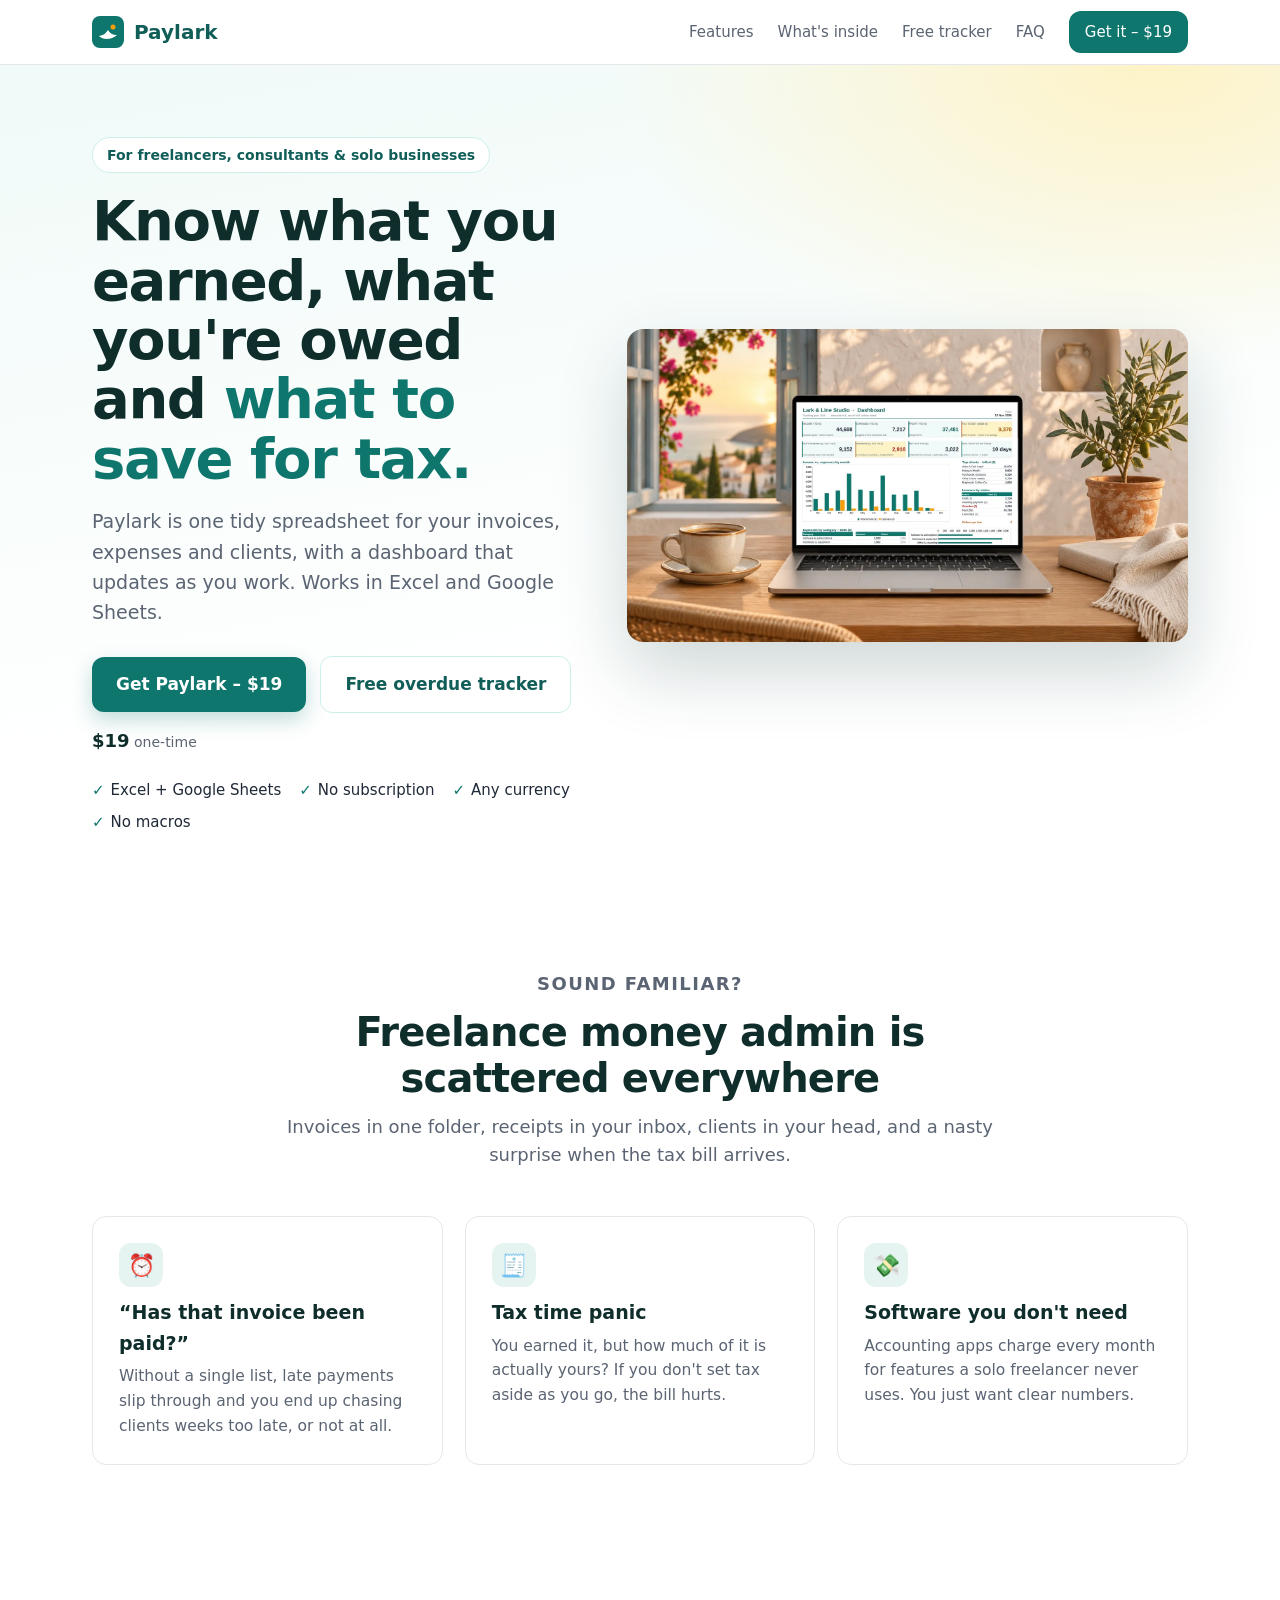
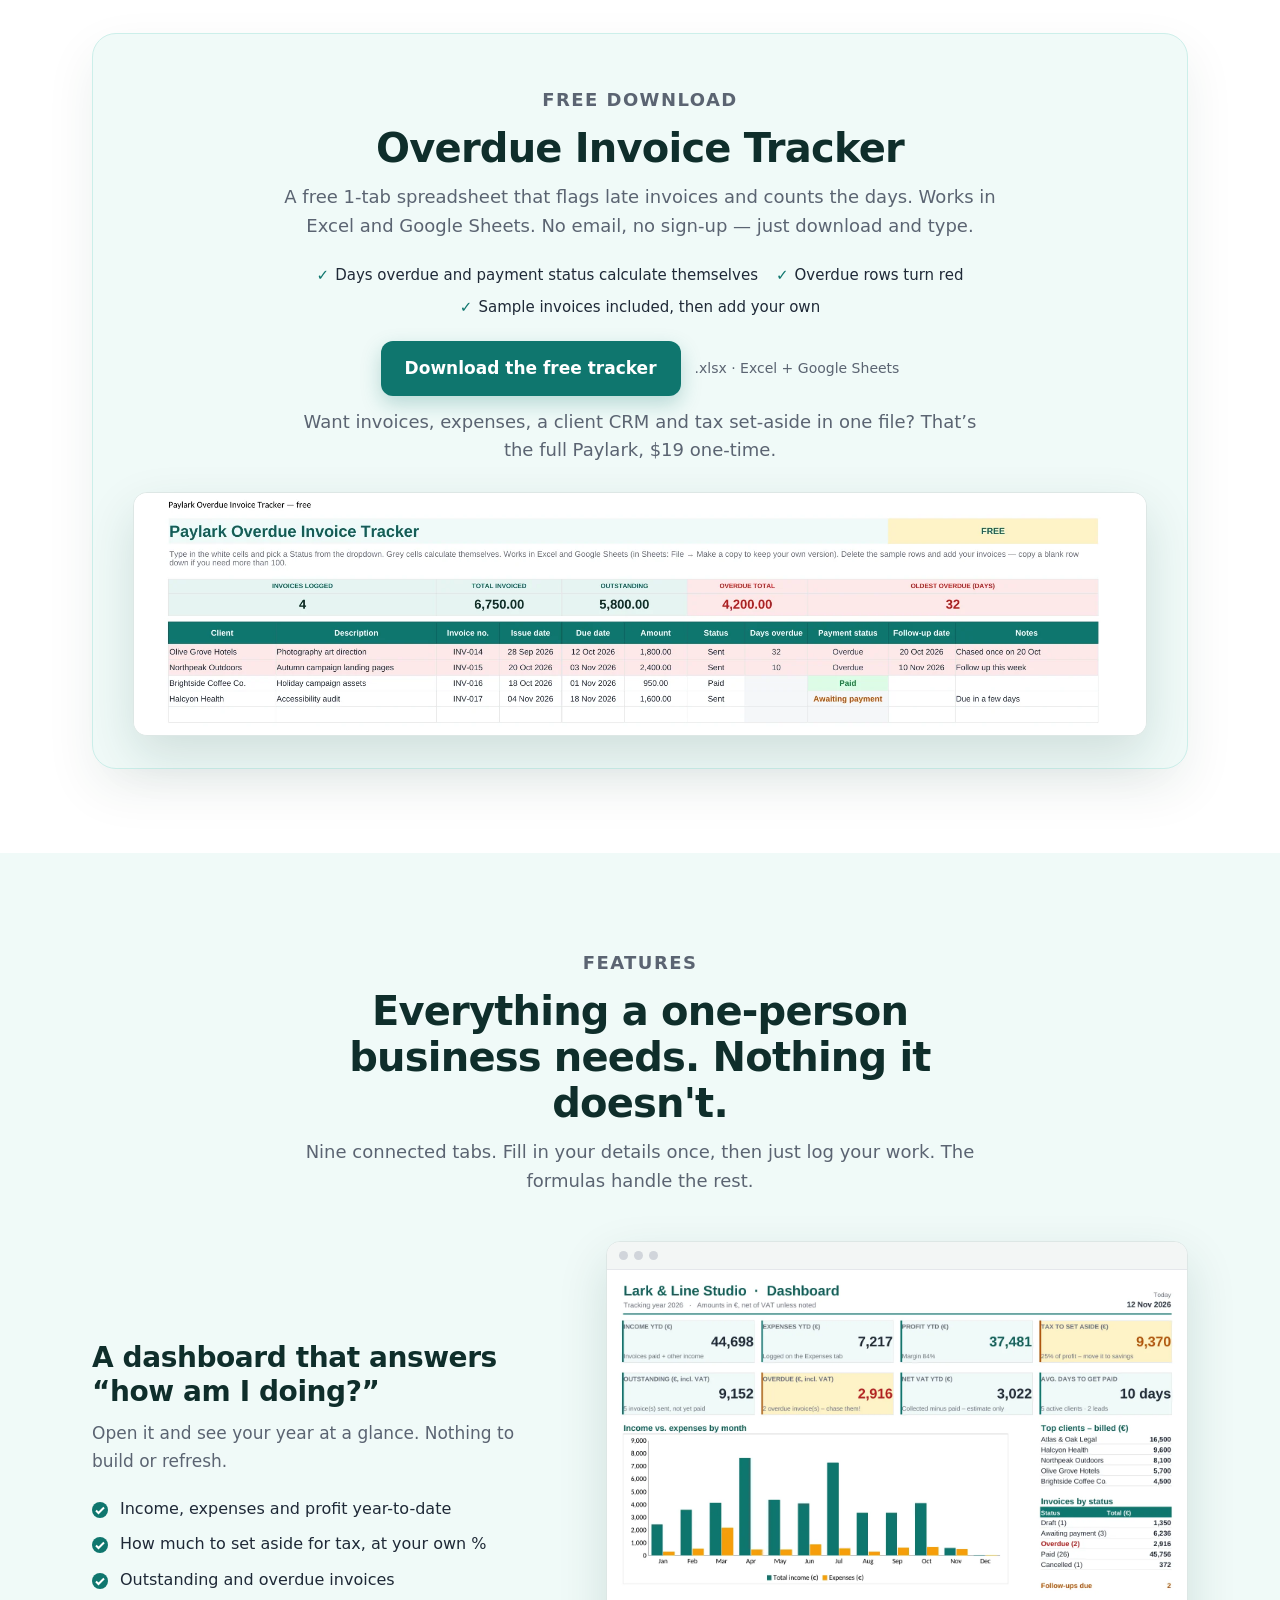
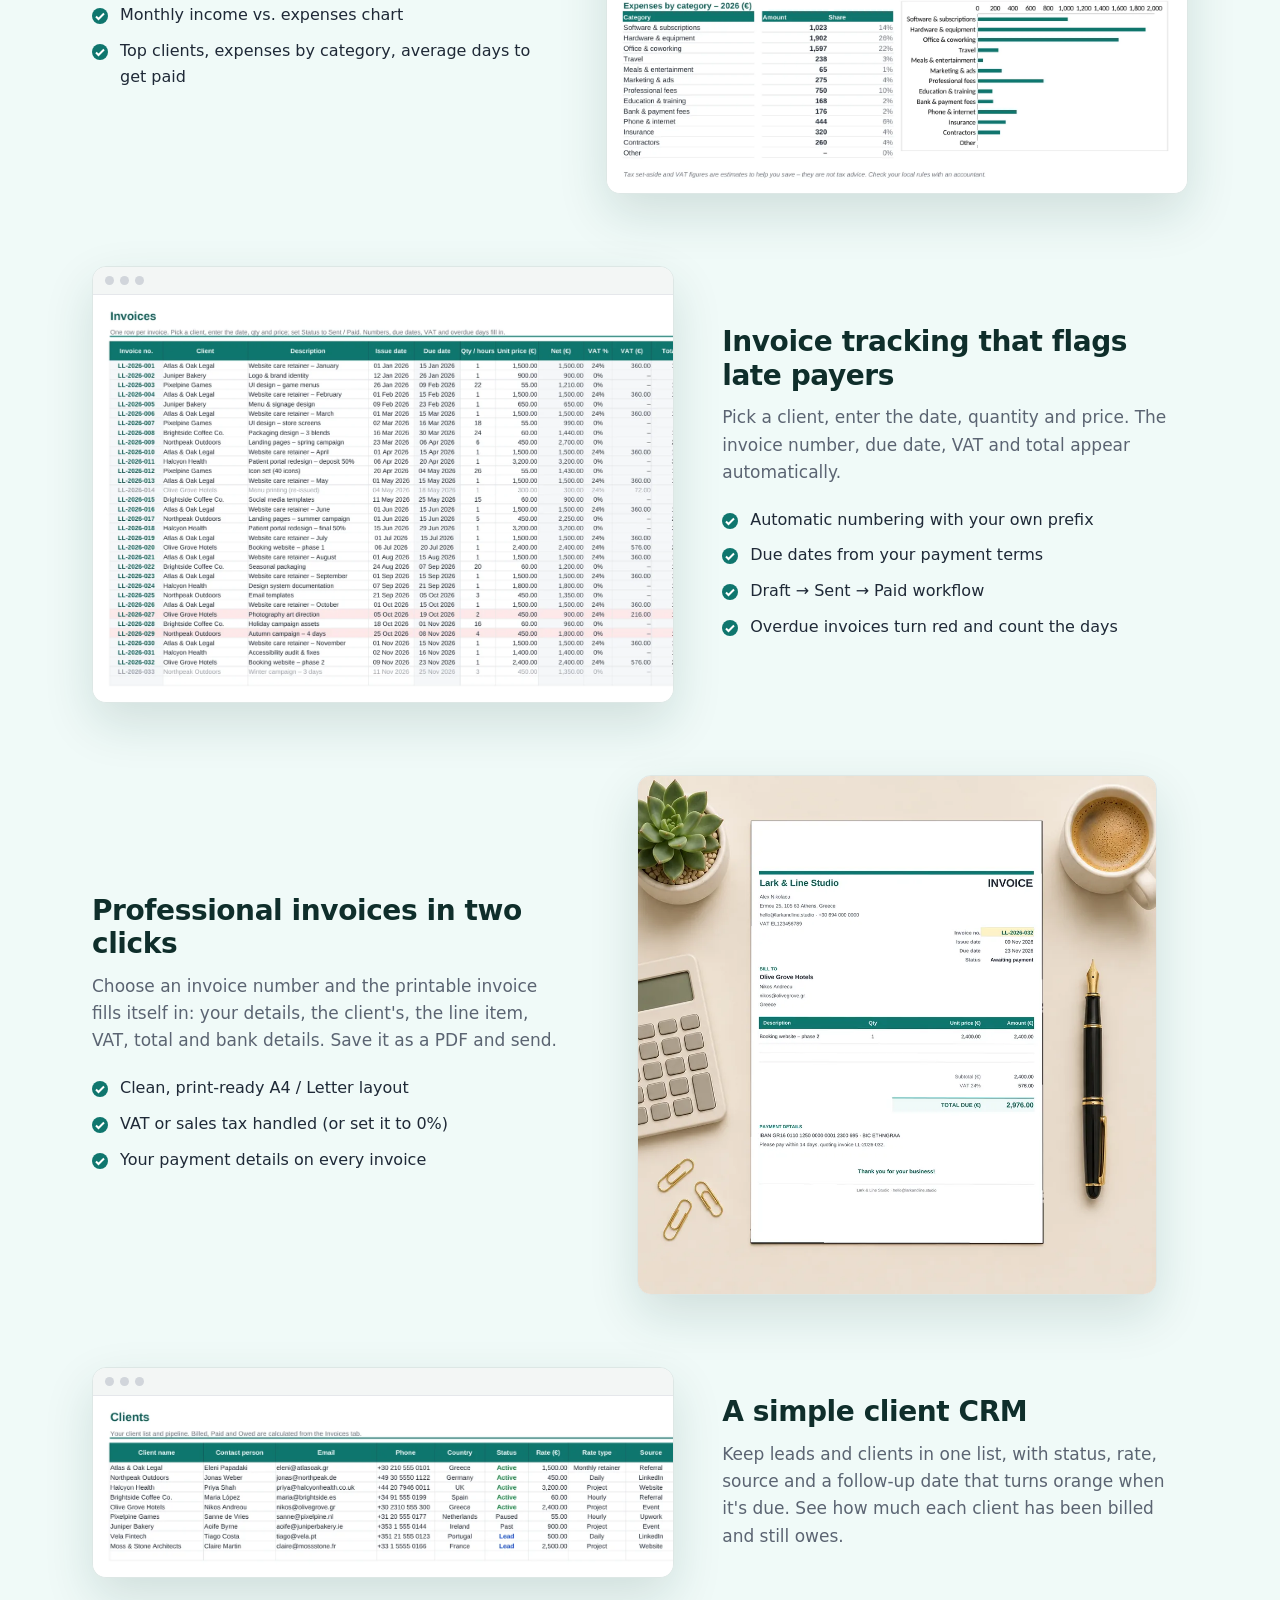
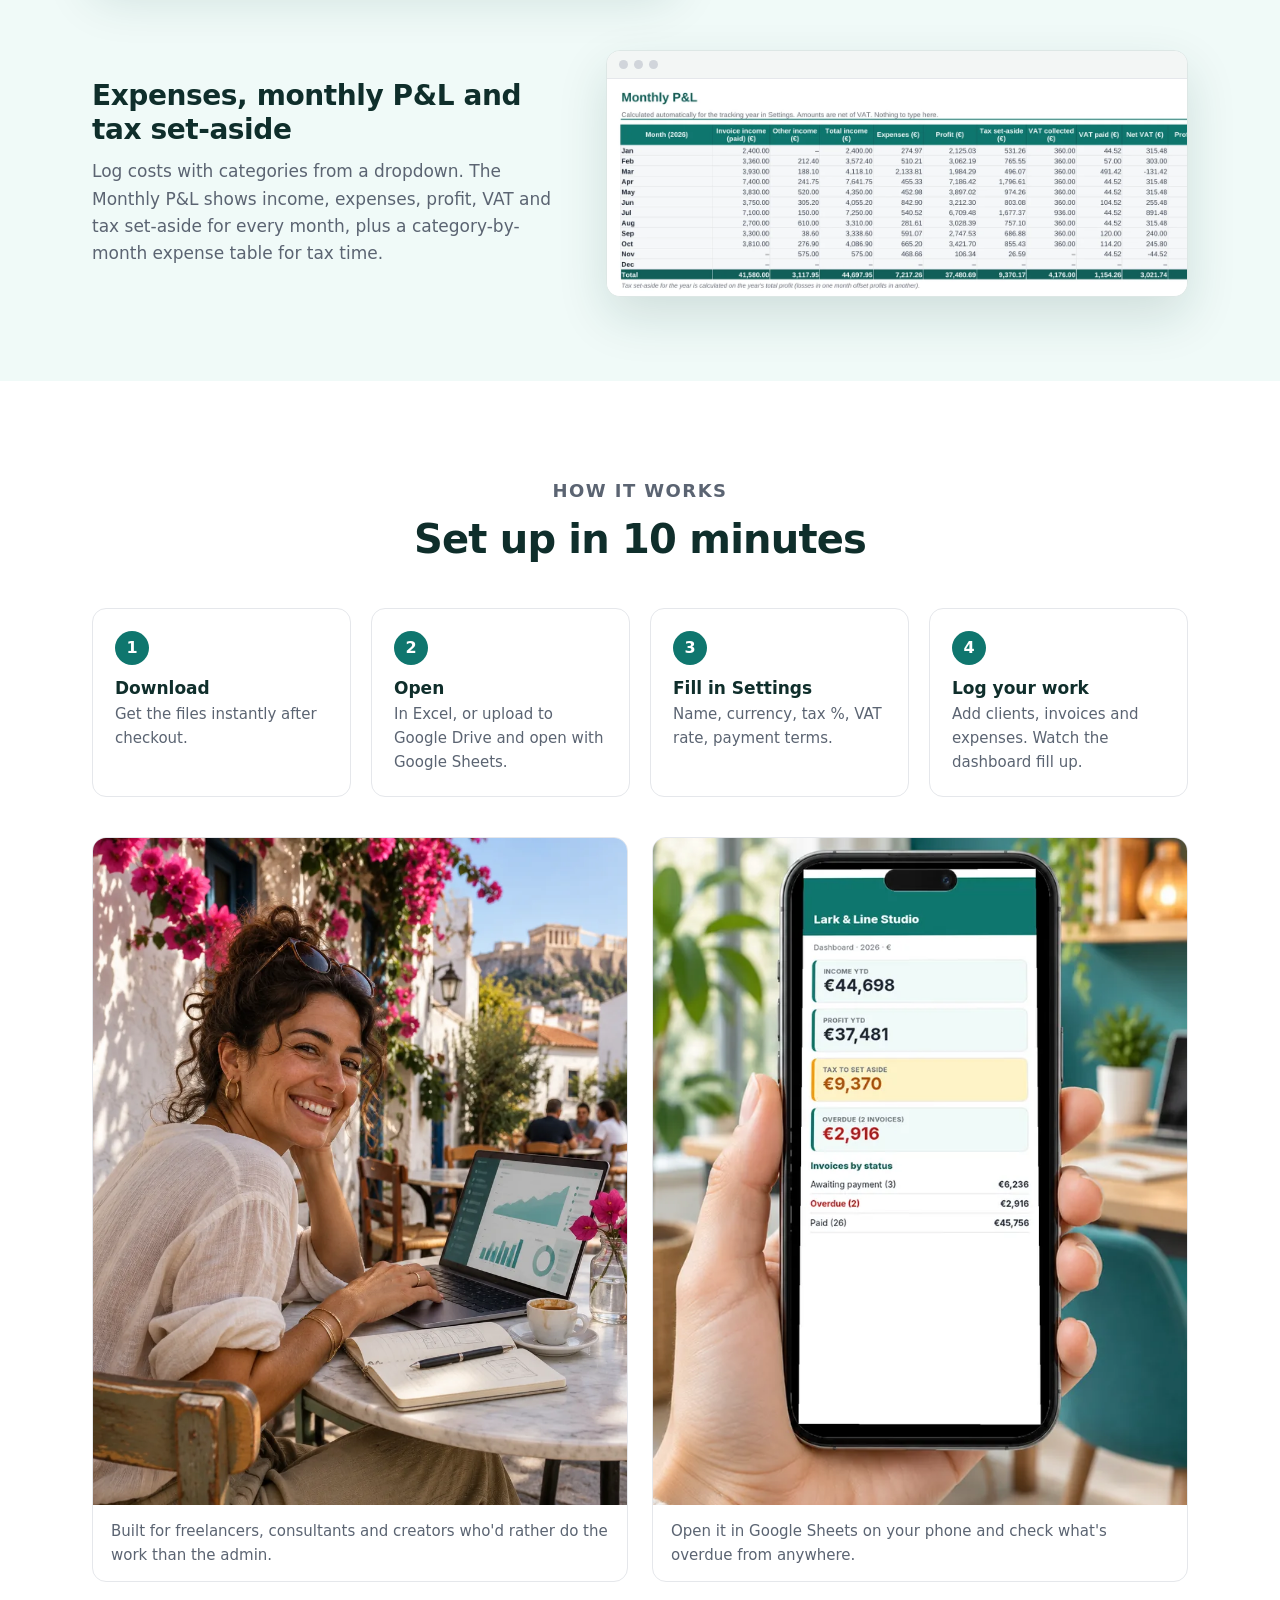
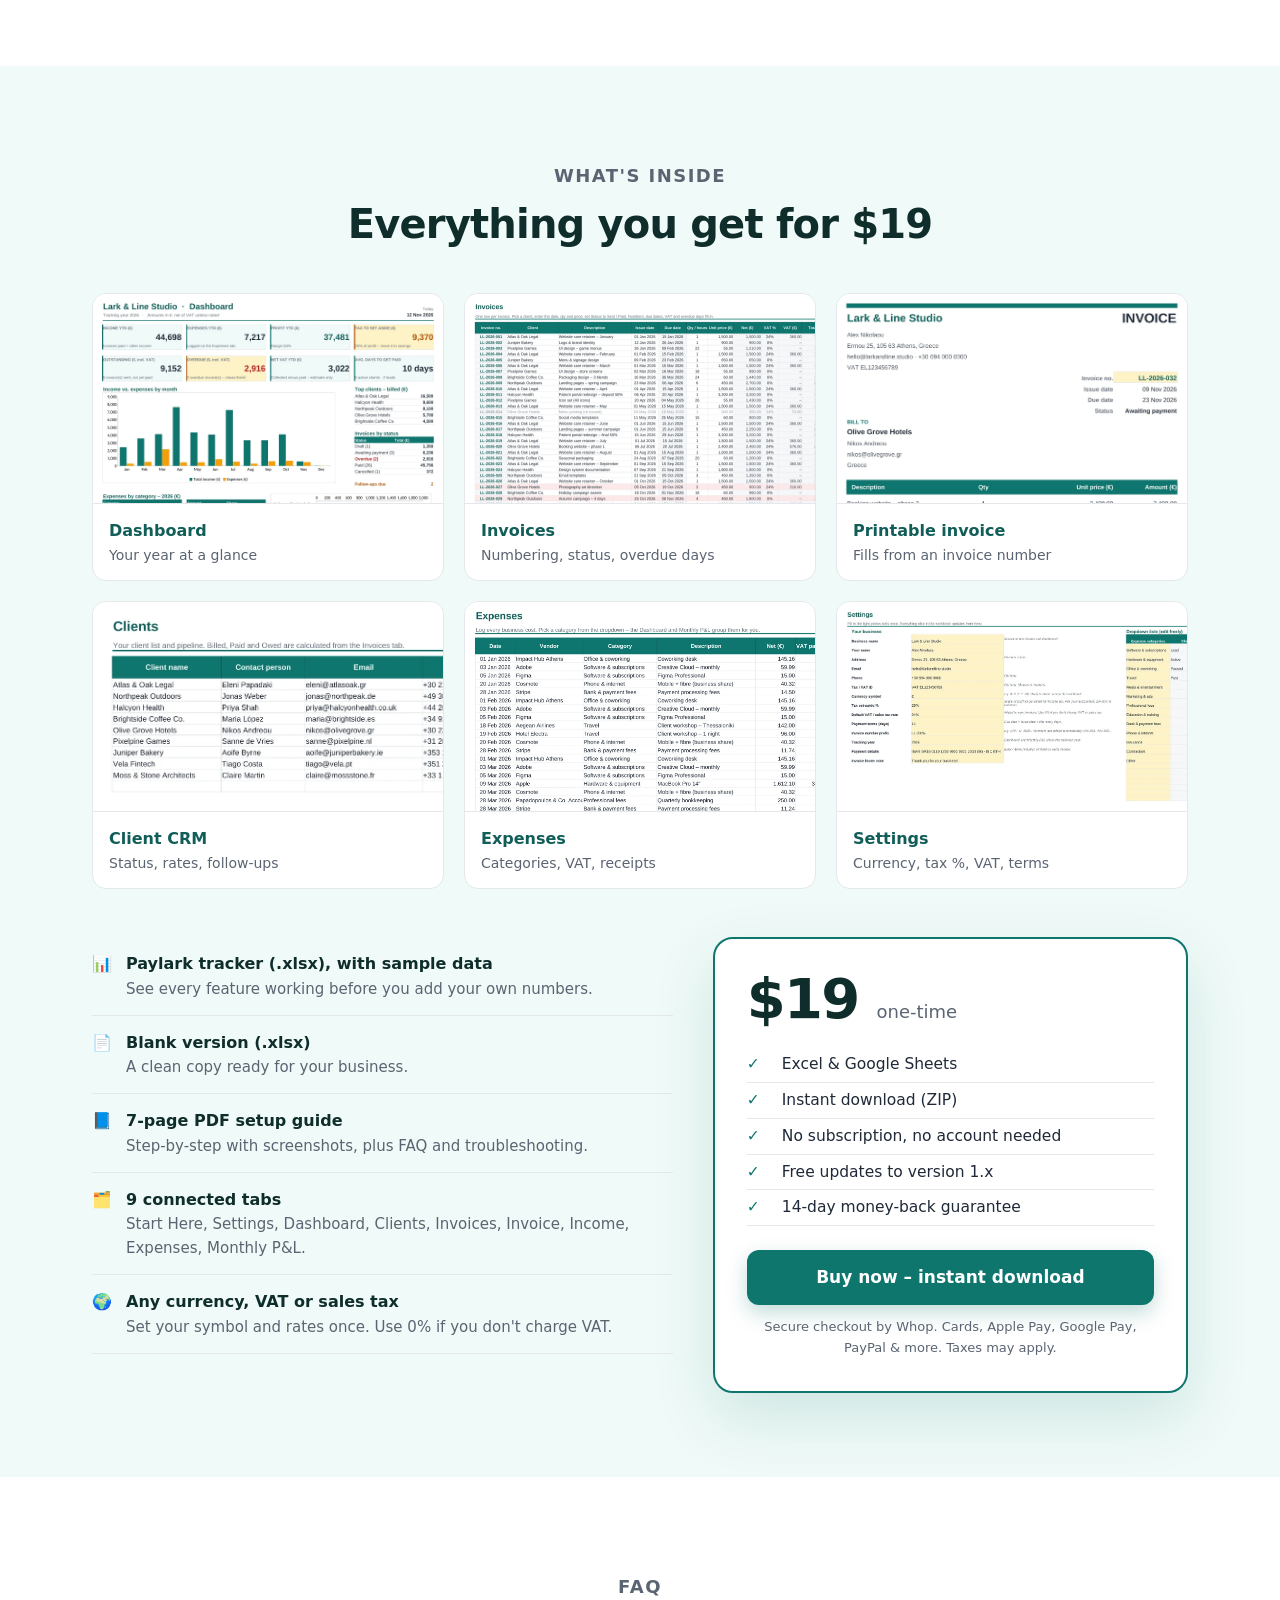
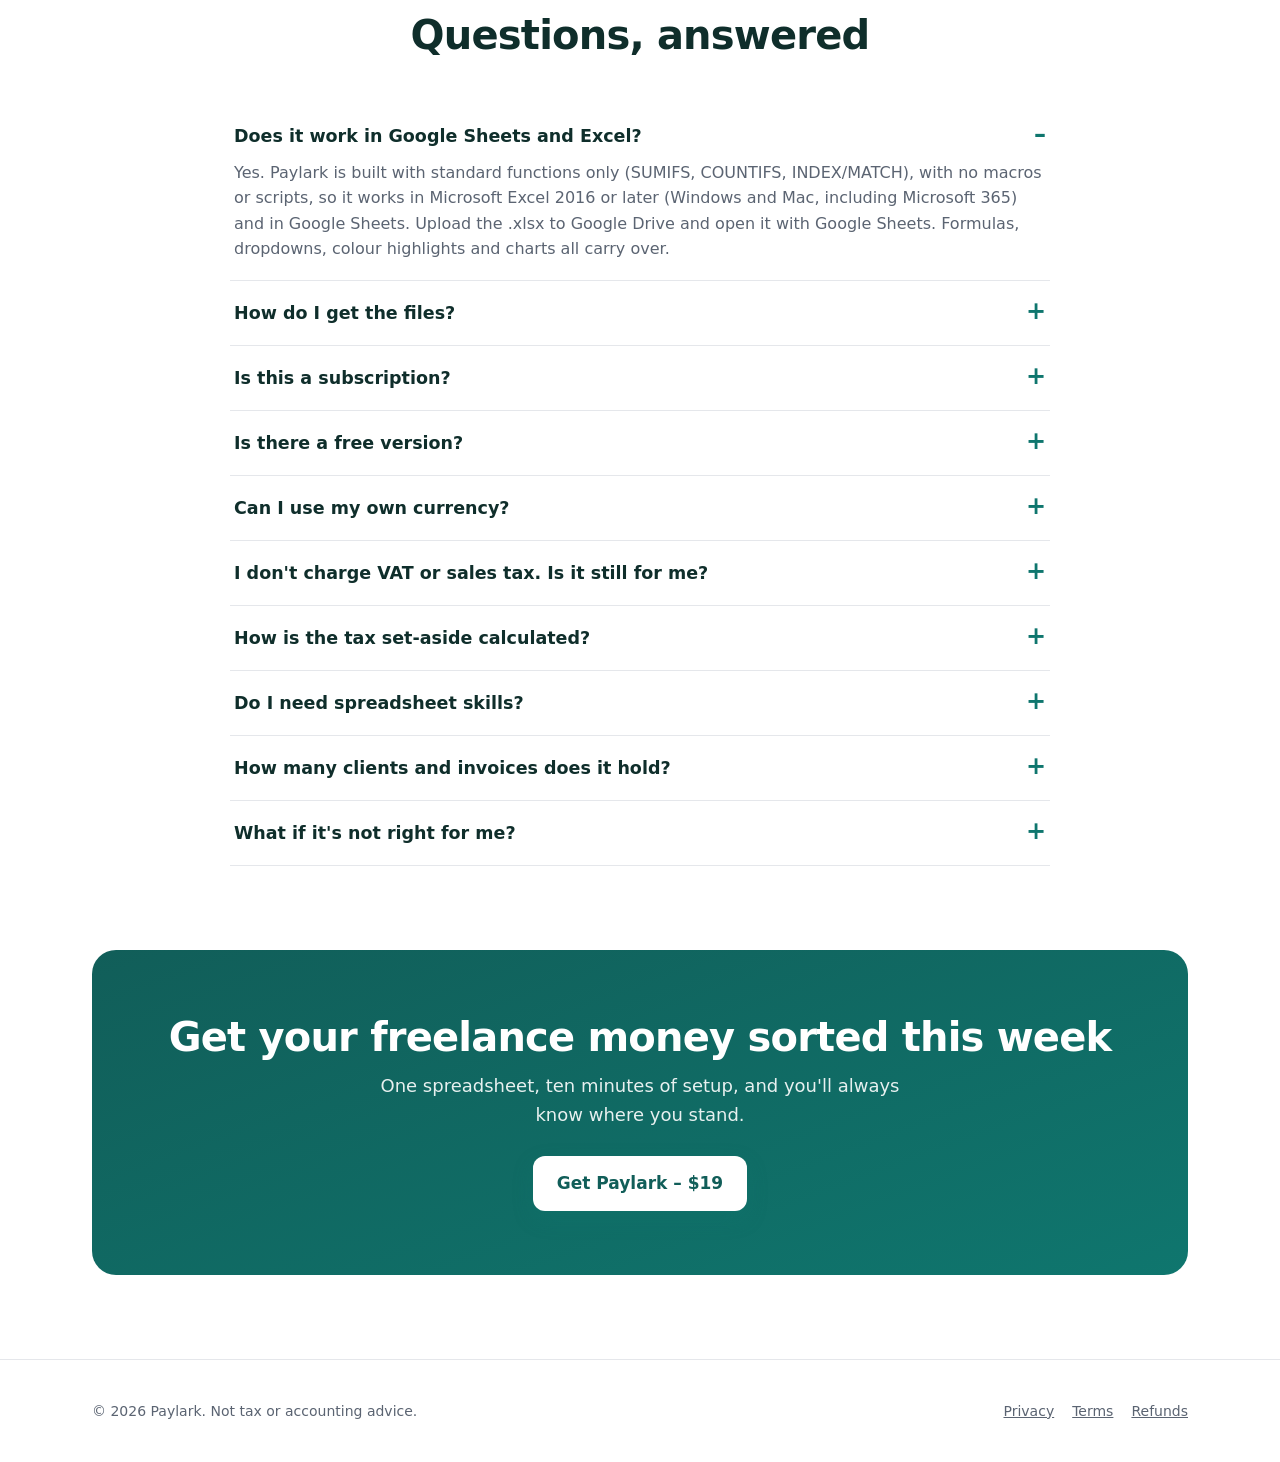
==== commit d7fdf52a: "Remove expired LAUNCH12 promo from the homepage The $12 launch code ended 14 Nov 2026 at 8:30 PM Eur" ====
--- a/index.html
+++ b/index.html
@@ -52,7 +52,7 @@
   <div class="cta">
    <a class="btn" href="https://whop.com/checkout/plan_0qD1WNeLsAAWi">Get Paylark – $19</a>
    <a class="btn ghost" href="#free">Free overdue tracker</a>
-   <span class="price-note"><b>$19</b> one-time · or <b>$12</b> with code <span class="ph">LAUNCH12</span> until Sat 14 Nov, 8:30 PM Athens</span>
+   <span class="price-note"><b>$19</b> one-time</span>
   </div>
   <ul class="checks"><li>Excel + Google Sheets</li><li>No subscription</li><li>Any currency</li><li>No macros</li></ul>
  </div>
@@ -79,7 +79,7 @@
     <a class="btn" href="free/paylark-overdue-invoice-tracker.xlsx" download="paylark-overdue-invoice-tracker.xlsx">Download the free tracker</a>
     <span class="price-note">.xlsx · Excel + Google Sheets</span>
    </div>
-   <p class="free-upgrade">Want invoices, expenses, a client CRM and tax set-aside in one file? That’s the full Paylark, $19 one-time. Use code <span class="ph">LAUNCH12</span> at checkout for $12 until Saturday 14 Nov 2026, 8:30 PM Europe/Athens (first 40).</p>
+   <p class="free-upgrade">Want invoices, expenses, a client CRM and tax set-aside in one file? That’s the full Paylark, $19 one-time.</p>
   </div>
   <div class="free-shot"><img src="assets/free-tracker.webp" width="1871" height="448" alt="The free Paylark Overdue Invoice Tracker, with overdue totals, red late rows and a paid invoice marked in green"></div>
  </div>
@@ -153,7 +153,6 @@
    <div class="amt">$19 <small>one-time</small></div>
    <ul><li>Excel &amp; Google Sheets</li><li>Instant download (ZIP)</li><li>No subscription, no account needed</li><li>Free updates to version 1.x</li><li>14-day money-back guarantee</li></ul>
    <a class="btn" href="https://whop.com/checkout/plan_0qD1WNeLsAAWi">Buy now – instant download</a>
-   <p class="fine">Launch offer: use code <span class="ph">LAUNCH12</span> at checkout for $12 (usually $19). Ends Saturday 14 Nov 2026, 8:30 PM Europe/Athens. First 40 only.</p>
    <p class="fine">Secure checkout by Whop. Cards, Apple Pay, Google Pay, PayPal &amp; more. Taxes may apply.</p>
   </div>
  </div>
